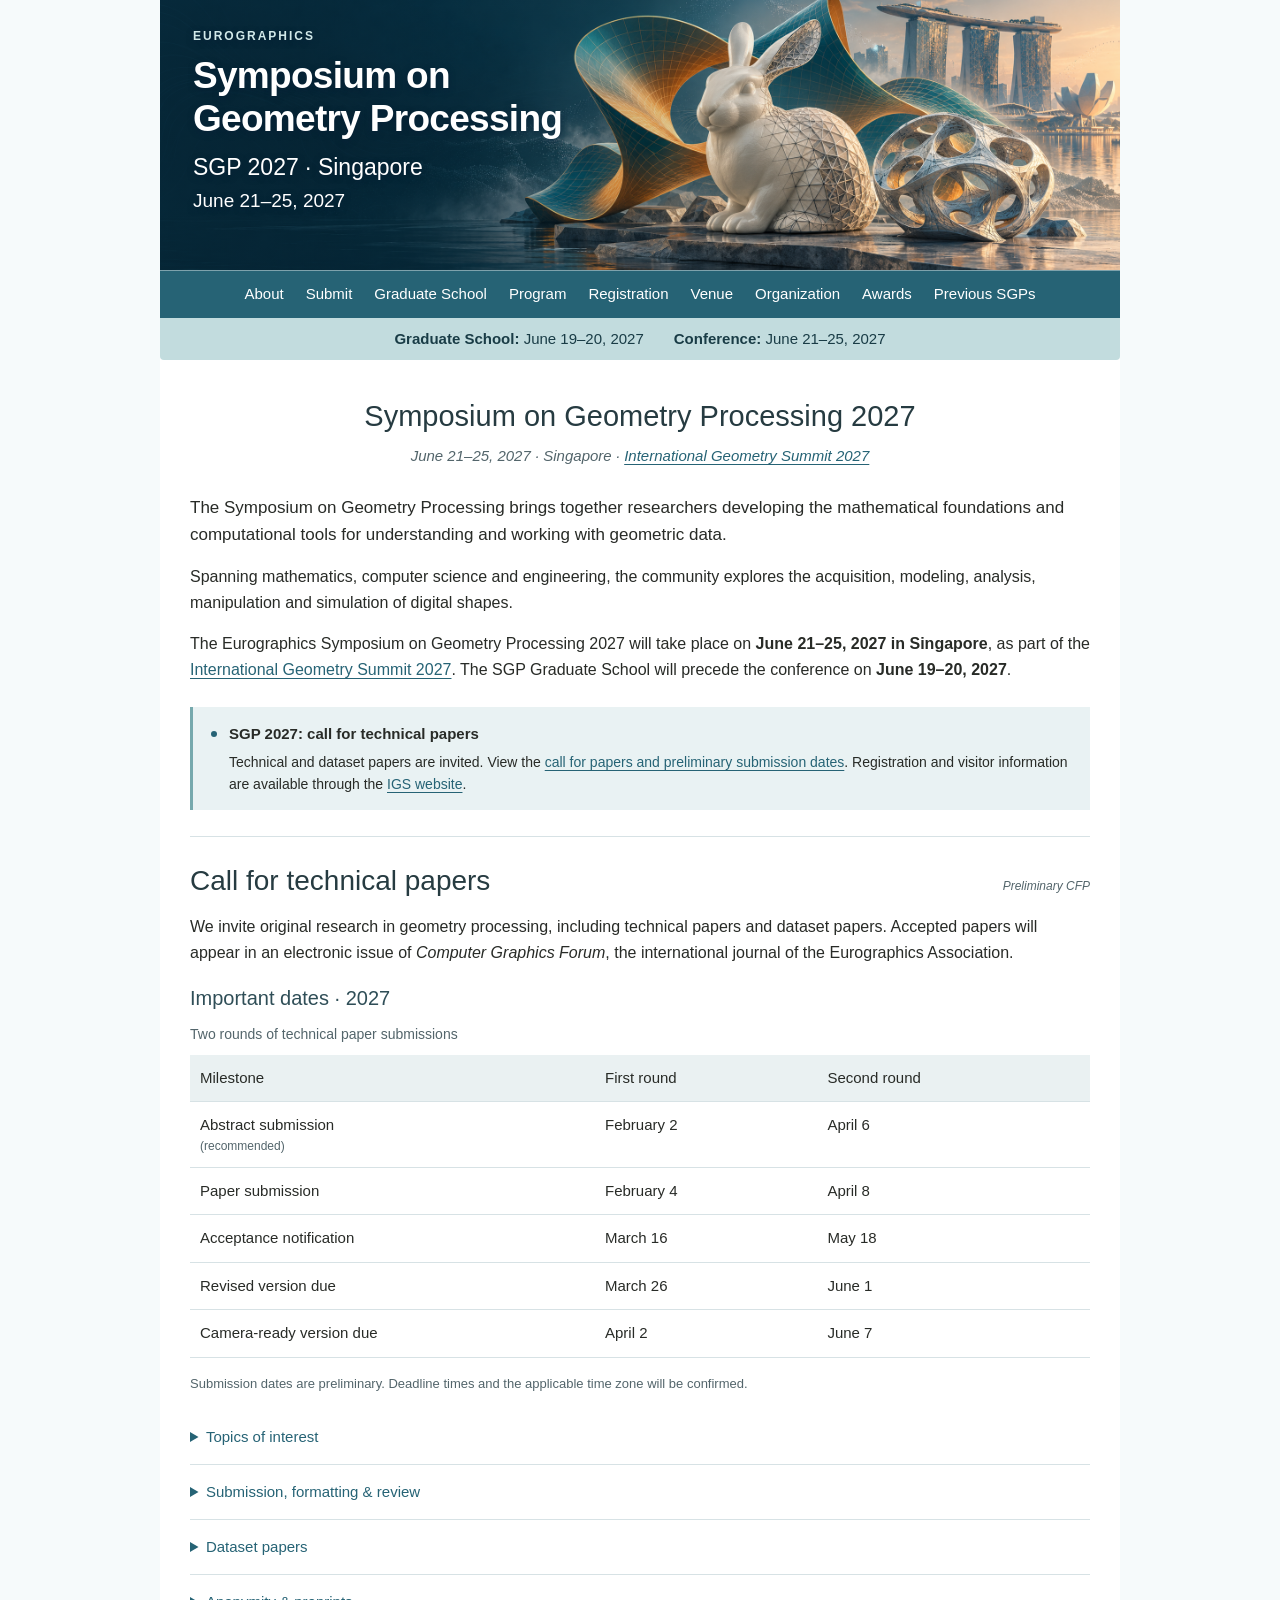
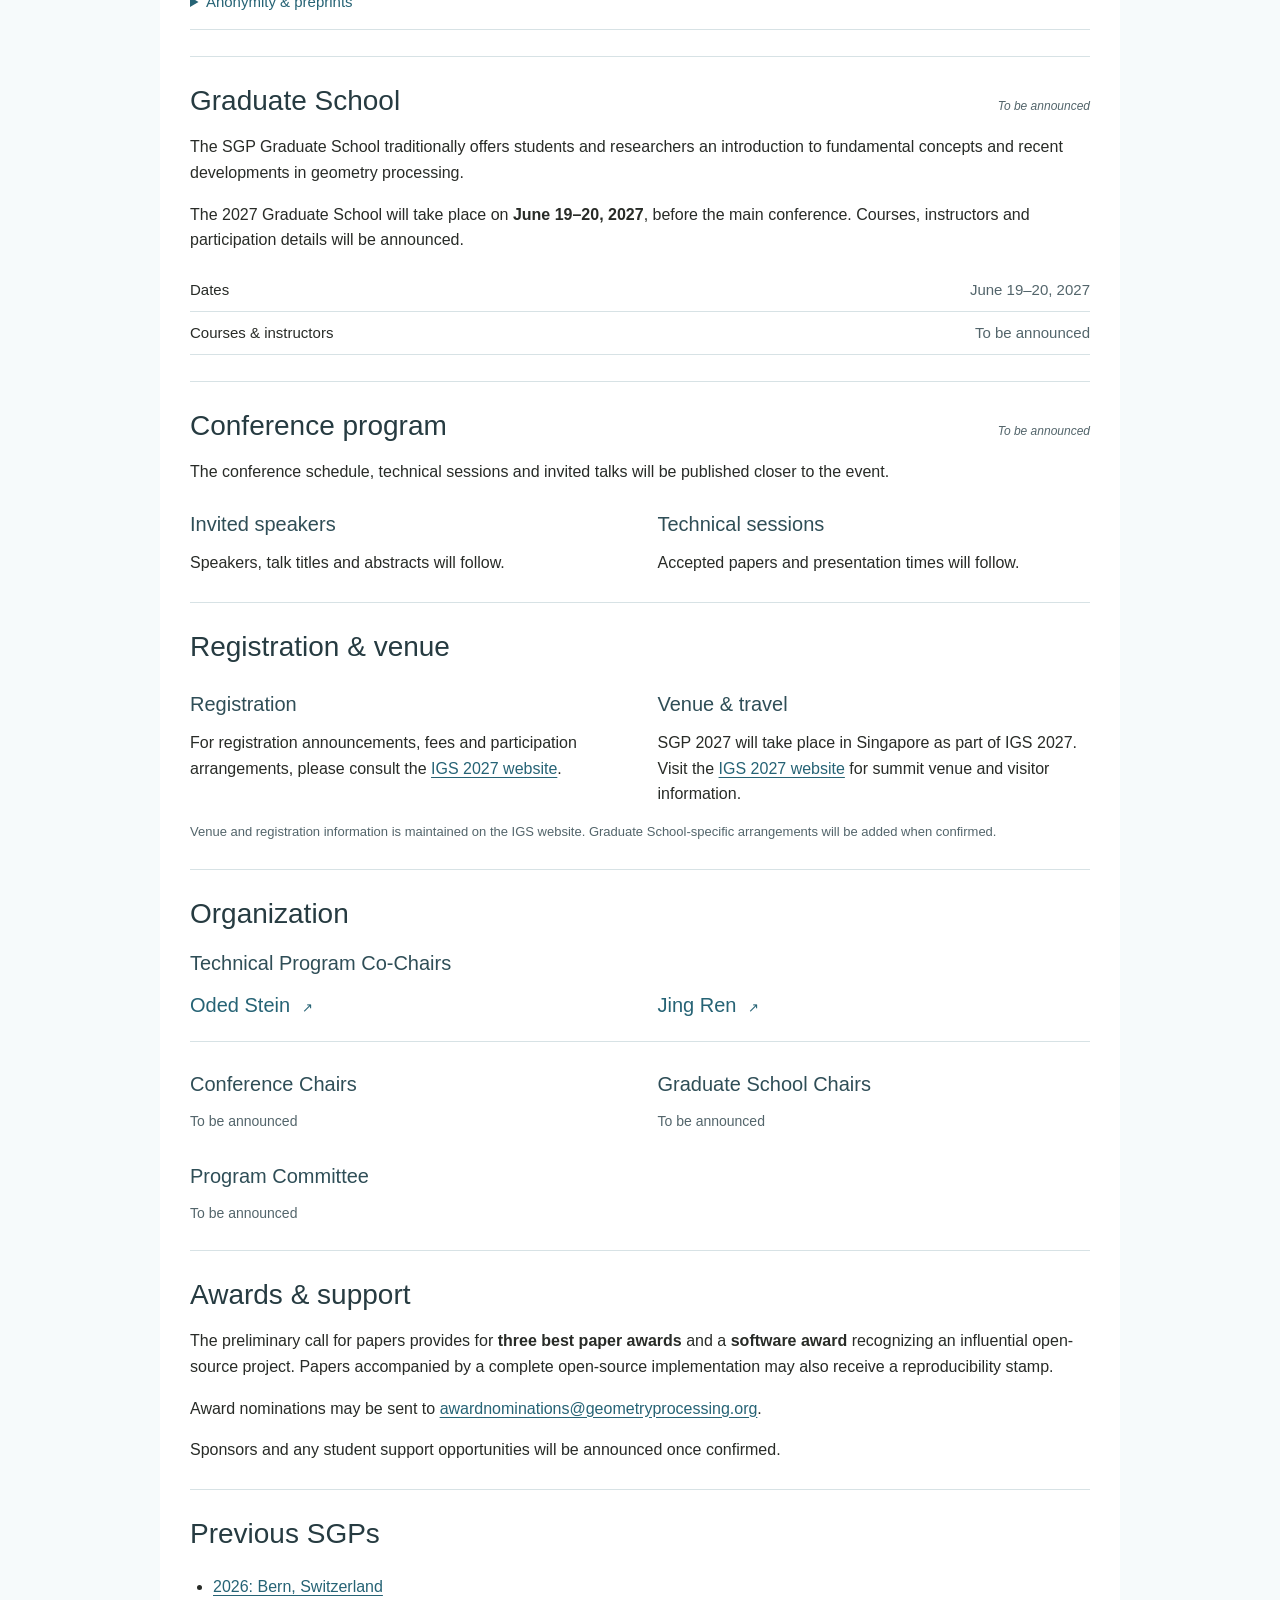
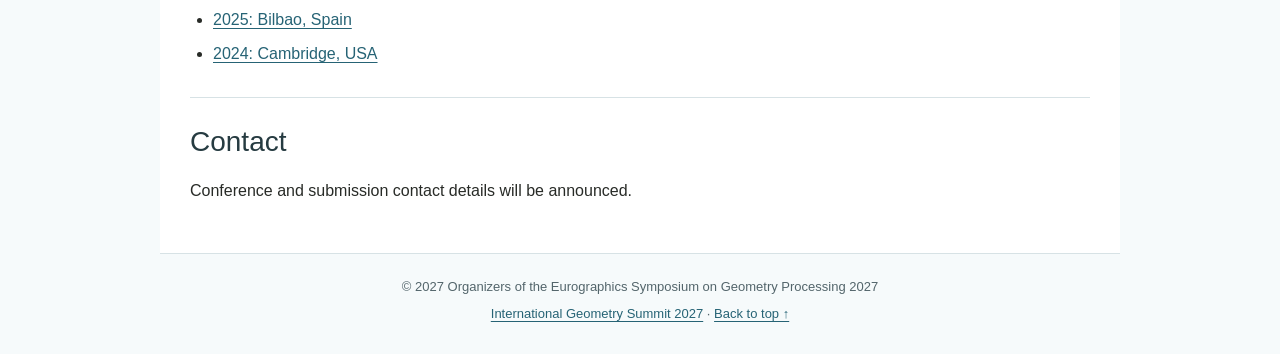
==== index.html @ ccdb6213 "Publish initial SGP 2027 conference website" ====
<!doctype html>
<html lang="en">
<head>
  <meta charset="utf-8">
  <meta name="viewport" content="width=device-width, initial-scale=1">
  <meta name="description" content="Eurographics Symposium on Geometry Processing 2027, June 21–25 in Singapore. Graduate School June 19–20. Technical paper submissions and conference information.">
  <title>SGP 2027 · Symposium on Geometry Processing</title>
  <link rel="stylesheet" href="styles.css">
</head>
<body>
  <a class="skip" href="#main">Skip to content</a>
  <div class="conference-shell page-width" id="home">
    <header>
    <div class="hero">
      <img class="hero-image" src="sgp2027-geometry-singapore-v3.png" alt="Geometry processing artwork with a triangulated bunny, curved mesh surfaces and Singapore landmarks.">
      <div class="hero-shade"></div>
      <div class="hero-content">
        <p class="hero-kicker">EUROGRAPHICS</p>
        <h1>Symposium on<br>Geometry Processing</h1>
        <p class="hero-year">SGP 2027 · Singapore</p>
        <p class="hero-date"><time datetime="2027-06-21">June 21</time>–<time datetime="2027-06-25">25, 2027</time></p>
      </div>
    </div>
    <nav class="primary-nav" aria-label="Main navigation">
      <a href="#about">About</a><a href="#submit">Submit</a><a href="#school">Graduate School</a><a href="#program">Program</a><a href="https://igs2027singapore.github.io/">Registration</a><a href="https://igs2027singapore.github.io/">Venue</a><a href="#organization">Organization</a><a href="#support">Awards</a><a href="#past">Previous SGPs</a>
    </nav>
    <div class="event-strip"><span><strong>Graduate School:</strong> <time datetime="2027-06-19">June 19</time>–<time datetime="2027-06-20">20, 2027</time></span><span><strong>Conference:</strong> June 21–25, 2027</span></div>
    </header>
    <div class="content-layout">
      <main id="main">
        <section id="about" class="welcome">
          <h2>Symposium on Geometry Processing 2027</h2>
          <p class="venue-line">June 21–25, 2027 · Singapore · <a href="https://igs2027singapore.github.io/">International Geometry Summit 2027</a></p>
          <p class="lead">The Symposium on Geometry Processing brings together researchers developing the mathematical foundations and computational tools for understanding and working with geometric data.</p>
          <p>Spanning mathematics, computer science and engineering, the community explores the acquisition, modeling, analysis, manipulation and simulation of digital shapes.</p>
          <p>The Eurographics Symposium on Geometry Processing 2027 will take place on <strong>June 21–25, 2027 in Singapore</strong>, as part of the <a href="https://igs2027singapore.github.io/">International Geometry Summit 2027</a>. The SGP Graduate School will precede the conference on <strong>June 19–20, 2027</strong>.</p>
          <div class="announcement"><span class="announcement-dot" aria-hidden="true"></span><div><strong>SGP 2027: call for technical papers</strong><p>Technical and dataset papers are invited. View the <a href="#submit">call for papers and preliminary submission dates</a>. Registration and visitor information are available through the <a href="https://igs2027singapore.github.io/">IGS website</a>.</p></div></div>
        </section>
        <section id="submit">
          <div class="section-heading"><h2>Call for technical papers</h2><span class="status">Preliminary CFP</span></div>
          <p>We invite original research in geometry processing, including technical papers and dataset papers. Accepted papers will appear in an electronic issue of <em>Computer Graphics Forum</em>, the international journal of the Eurographics Association.</p>
          <h3>Important dates · 2027</h3>
          <table class="deadline-table">
            <caption>Two rounds of technical paper submissions</caption>
            <thead><tr><th scope="col">Milestone</th><th scope="col">First round</th><th scope="col">Second round</th></tr></thead>
            <tbody>
              <tr><th scope="row">Abstract submission <small>(recommended)</small></th><td><time datetime="2027-02-02">February 2</time></td><td><time datetime="2027-04-06">April 6</time></td></tr>
              <tr><th scope="row">Paper submission</th><td><time datetime="2027-02-04">February 4</time></td><td><time datetime="2027-04-08">April 8</time></td></tr>
              <tr><th scope="row">Acceptance notification</th><td><time datetime="2027-03-16">March 16</time></td><td><time datetime="2027-05-18">May 18</time></td></tr>
              <tr><th scope="row">Revised version due</th><td><time datetime="2027-03-26">March 26</time></td><td><time datetime="2027-06-01">June 1</time></td></tr>
              <tr><th scope="row">Camera-ready version due</th><td><time datetime="2027-04-02">April 2</time></td><td><time datetime="2027-06-07">June 7</time></td></tr>
            </tbody>
          </table>
          <p class="footnote">Submission dates are preliminary. Deadline times and the applicable time zone will be confirmed.</p>
          <details class="cfp-details">
            <summary>Topics of interest</summary>
            <p>Submissions may address, but are not limited to, the following topics:</p>
            <ul class="topic-list">
              <li>Acquisition and reconstruction</li><li>Analysis and fabrication for 3D printing</li><li>Architectural geometry</li><li>Computational geometry</li><li>Differentiable rendering</li><li>Discrete differential geometry</li><li>Geometry and topology data structures and representations</li><li>Exploration of shape collections</li><li>Geometry compression</li><li>Geometric deep learning</li><li>Geometric representations for machine learning</li><li>Geometry processing applications</li><li>Interactive techniques</li><li>Meshing and remeshing</li><li>Multiresolution modeling</li><li>Multimodal shape processing</li><li>Neural shape representations</li><li>Point cloud acquisition and processing</li><li>Processing of massive geometric datasets</li><li>Shape analysis and synthesis</li><li>Simulation and animation</li><li>Smoothing, filtering, and denoising</li><li>Surface and volume parameterization and deformation</li>
            </ul>
          </details>
          <details class="cfp-details">
            <summary>Submission, formatting &amp; review</summary>
            <p>Submit articles as PDF files through the <a href="https://srmv2.eg.org/">Submission and Review Management system (SRMv2)</a>, using the SGP template available there. Round-specific SGP 2027 submission links will be added when available.</p>
            <p>There is no strict maximum paper length. SGP and <em>Computer Graphics Forum</em> recommend up to <strong>10 pages, including images but excluding references</strong>. Papers should be no longer than their content justifies; additional material may be provided in supplementary documents.</p>
            <p>A corresponding abstract is required for each paper. Meeting the earlier abstract deadline is strongly recommended to support reviewer assignment, but missing it does not prevent full paper submission.</p>
            <p>Review is <strong>dual-anonymous</strong>. Remove author names, affiliations and identifying information; refer to your own work in the third person. Reviewers must keep submitted materials confidential.</p>
            <p>Each submission undergoes a two-stage review process: conditional acceptance is followed by a revision, with final acceptance based on the revised article.</p>
          </details>
          <details class="cfp-details">
            <summary>Dataset papers</summary>
            <p>Dataset papers are welcome in the main technical papers program and will be published in the same <em>Computer Graphics Forum</em> issue. A submission should provide a thoughtfully written companion paper, rather than only raw data.</p>
            <ul class="criteria-list"><li><strong>Novelty:</strong> explain how the dataset differs from existing resources, including new data types, annotations, application domains, scale, resolution or robustness challenges.</li><li><strong>Impact:</strong> explain how it can advance geometry processing research or address shortcomings of existing datasets.</li><li><strong>Presentation:</strong> motivate the dataset, document its content and acquisition process, and demonstrate new opportunities or challenges.</li><li><strong>Accessibility:</strong> describe access methods, file formats, inspection tools, long-term hosting, licensing and intellectual property considerations.</li><li><strong>Privacy and ethics:</strong> address anonymity, personally identifying information, data acquisition and potential misuse.</li></ul>
          </details>
          <details class="cfp-details">
            <summary>Anonymity &amp; preprints</summary>
            <p>SGP permits preprints and research presentations. Before the final acceptance decision:</p>
            <ul class="criteria-list"><li>Do not discuss the submitted research with the media, including institutional public relations and media offices.</li><li>After submission, the work may be archived as a technical report, on arXiv or on a similar service, without mentioning SGP.</li><li>Do not post statements on social media or elsewhere that identify specific work as an SGP submission.</li><li>The work may be presented without stating that it has been submitted to SGP.</li><li>Written job and funding applications may identify submissions as under review at SGP. Presentations for those applications may discuss the research without mentioning SGP.</li></ul>
          </details>
        </section>
        <section id="school">
          <div class="section-heading"><h2>Graduate School</h2><span class="status">To be announced</span></div>
          <p>The SGP Graduate School traditionally offers students and researchers an introduction to fundamental concepts and recent developments in geometry processing.</p>
          <p>The 2027 Graduate School will take place on <strong>June 19–20, 2027</strong>, before the main conference. Courses, instructors and participation details will be announced.</p>
          <div class="info-row"><span>Dates</span><strong>June 19–20, 2027</strong></div><div class="info-row"><span>Courses &amp; instructors</span><strong>To be announced</strong></div>
        </section>
        <section id="program">
          <div class="section-heading"><h2>Conference program</h2><span class="status">To be announced</span></div>
          <p>The conference schedule, technical sessions and invited talks will be published closer to the event.</p>
          <div class="two-columns"><div><h3>Invited speakers</h3><p>Speakers, talk titles and abstracts will follow.</p></div><div><h3>Technical sessions</h3><p>Accepted papers and presentation times will follow.</p></div></div>
        </section>
        <section id="attend">
          <div class="section-heading"><h2>Registration &amp; venue</h2></div>
          <div class="two-columns"><div><h3>Registration</h3><p>For registration announcements, fees and participation arrangements, please consult the <a href="https://igs2027singapore.github.io/">IGS 2027 website</a>.</p></div><div><h3>Venue &amp; travel</h3><p>SGP 2027 will take place in Singapore as part of IGS 2027. Visit the <a href="https://igs2027singapore.github.io/">IGS 2027 website</a> for summit venue and visitor information.</p></div></div>
          <p class="footnote">Venue and registration information is maintained on the IGS website. Graduate School-specific arrangements will be added when confirmed.</p>
        </section>
        <section id="organization">
          <div class="section-heading"><h2>Organization</h2></div>
          <h3>Technical Program Co-Chairs</h3>
          <div class="committee confirmed-chairs"><div><a class="chair-name" href="https://odedstein.com/">Oded Stein <span aria-hidden="true">↗</span></a></div><div><a class="chair-name" href="https://ren-jing.com/">Jing Ren <span aria-hidden="true">↗</span></a></div></div>
          <div class="committee"><div><h3>Conference Chairs</h3><p>To be announced</p></div><div><h3>Graduate School Chairs</h3><p>To be announced</p></div><div><h3>Program Committee</h3><p>To be announced</p></div></div>
        </section>
        <section id="support">
          <div class="section-heading"><h2>Awards &amp; support</h2></div>
          <p>The preliminary call for papers provides for <strong>three best paper awards</strong> and a <strong>software award</strong> recognizing an influential open-source project. Papers accompanied by a complete open-source implementation may also receive a reproducibility stamp.</p>
          <p>Award nominations may be sent to <a href="mailto:awardnominations@geometryprocessing.org">awardnominations@geometryprocessing.org</a>.</p>
          <p>Sponsors and any student support opportunities will be announced once confirmed.</p>
        </section>
        <section id="past"><h2>Previous SGPs</h2><ul class="past-list"><li><a href="https://sgp26.org/">2026: Bern, Switzerland</a></li><li><a href="https://sgp2025.my.canva.site/">2025: Bilbao, Spain</a></li><li><a href="https://sgp2024.github.io/">2024: Cambridge, USA</a></li></ul></section>
        <section id="contact"><h2>Contact</h2><p>Conference and submission contact details will be announced.</p></section>
      </main>
    </div>
    <footer><p>© 2027 Organizers of the Eurographics Symposium on Geometry Processing 2027</p><p><a href="https://igs2027singapore.github.io/">International Geometry Summit 2027</a> · <a href="#home">Back to top ↑</a></p></footer>
  </div>
</body>
</html>
---- styles.css ----
:root{--background:#f6fafb;--paper:#fff;--ink:#282b27;--teal:#266375;--muted:#53656b;--line:#d7e2e5}
*{box-sizing:border-box}
html{scroll-behavior:smooth;scroll-padding-top:20px}
body{margin:0;background:var(--background);color:var(--ink);font:16px/1.6 "Segoe UI",Helvetica,sans-serif}
a{color:var(--teal);text-underline-offset:3px}
a:hover{color:#173e49}
a:focus-visible,summary:focus-visible{outline:3px solid #cf6b36;outline-offset:4px}
.skip{position:absolute;top:-100px;left:12px;background:white;padding:10px;z-index:10}.skip:focus{top:10px}
.page-width{width:min(960px,100%);margin-inline:auto}
.conference-shell{background:var(--paper)}
.hero{position:relative;isolation:isolate;aspect-ratio:3.55;min-height:270px;overflow:hidden;background:#143c48;color:#fff}
.hero-image{position:absolute;inset:0;z-index:-3;display:block;width:100%;height:100%;object-fit:cover;object-position:center}
.hero-shade{position:absolute;inset:0;z-index:-2;background:linear-gradient(90deg,#092e4099,#092e4026 50%,transparent 68%)}
.hero-content{padding:27px 33px;text-shadow:0 2px 6px #071e36aa}
.hero-kicker{font-size:12px;font-weight:600;letter-spacing:2px;margin:0 0 9px;color:#d1e9e9}
h1{font-size:37px;font-weight:550;line-height:1.16;letter-spacing:-.7px;margin:0 0 12px}
.hero-year{font-size:23px;line-height:1.3;margin:0 0 5px;font-weight:500}
.hero-date{font-size:19px;line-height:1.4;margin:0}
.primary-nav{display:flex;justify-content:center;flex-wrap:wrap;background:var(--teal);border-top:1px solid #ffffff66;padding:5px 8px;gap:0}
.primary-nav a{font-size:15px;text-decoration:none;color:#fff;padding:8px 11px;line-height:1.35}
.primary-nav a:hover,.primary-nav a:focus-visible{background:#194e5e;color:#fff}
.event-strip{display:flex;justify-content:center;flex-wrap:wrap;gap:3px 30px;text-align:center;background:#c2dcde;color:#193c46;padding:9px 12px;font-size:15px;border-radius:0 0 4px 4px}
.event-strip strong{font-weight:600}
.content-layout{padding:12px 30px 24px}
main{min-width:0}
main section{padding:26px 0;border-bottom:1px solid var(--line);scroll-margin-top:20px}
main section:last-child{border:0}
h2{font-size:28px;font-weight:500;line-height:1.25;color:#263b41;margin:0 0 19px}
h3{font-size:20px;font-weight:500;line-height:1.4;margin:18px 0 12px;color:#2f4e57}
p{margin:0 0 16px}p:last-child{margin-bottom:0}
.welcome h2{text-align:center;font-size:29px;margin-bottom:10px}
.venue-line{text-align:center;font-style:italic;color:var(--muted);font-size:15px;margin-bottom:26px}
.lead{font-size:17px}
.announcement{display:flex;gap:12px;align-items:flex-start;background:#e9f2f3;border-left:3px solid #76a9ad;padding:15px 18px;margin-top:24px}
.announcement-dot{background:var(--teal);width:6px;height:6px;border-radius:50%;flex-shrink:0;margin-top:9px}
.announcement strong{display:block;font-size:15px;font-weight:600;margin-bottom:5px}
.announcement p{font-size:14px;margin:0}
.section-heading{display:flex;align-items:baseline;justify-content:space-between;gap:15px;margin-bottom:16px}
.section-heading h2{margin:0}
.status{font-size:12px;color:var(--muted);white-space:nowrap;font-style:italic}
.two-columns,.committee{display:grid;grid-template-columns:1fr 1fr;gap:20px 35px}
.two-columns h3,.committee h3{margin-top:10px}
.confirmed-chairs{margin:12px 0 18px;padding-bottom:20px;border-bottom:1px solid var(--line)}
.chair-name{font-size:20px;font-weight:500;text-decoration:none}.chair-name span{font-size:13px;margin-left:6px}
.committee p{color:var(--muted);font-size:14px}
.info-row{display:flex;justify-content:space-between;gap:20px;border-bottom:1px solid var(--line);padding:9px 0;font-size:15px}
.info-row strong{font-weight:500;color:var(--muted)}
.footnote{font-size:13px;color:var(--muted);margin-top:15px}
.deadline-table{width:100%;border-collapse:collapse;font-size:15px;line-height:1.5;margin:10px 0 16px}
.deadline-table caption{text-align:left;font-size:14px;color:var(--muted);margin-bottom:10px}
.deadline-table th,.deadline-table td{text-align:left;vertical-align:top;border-bottom:1px solid var(--line);padding:12px 10px}
.deadline-table th{font-weight:500}.deadline-table thead{background:#eaf1f2}.deadline-table th:first-child{width:45%}
.deadline-table small{display:block;font-size:12px;font-weight:400;color:var(--muted)}
.cfp-details{border-bottom:1px solid var(--line);padding:15px 0;font-size:15px}
.cfp-details summary{cursor:pointer;color:var(--teal);font-weight:500}.cfp-details[open] summary{margin-bottom:16px}
.topic-list{columns:2;column-gap:32px}.topic-list,.criteria-list{padding-left:23px;margin:12px 0 0}
.topic-list li{break-inside:avoid;padding:4px 0}.criteria-list li{margin-bottom:10px}
.past-list{padding-left:23px;margin:0}.past-list li{padding:4px 0}
footer{text-align:center;padding:23px 20px 29px;border-top:1px solid var(--line);font-size:13px;color:var(--muted);background:var(--background)}
footer p{margin:0 0 6px}
@media(max-width:700px){.hero{min-height:250px;aspect-ratio:auto}.hero-content{padding:27px 24px}.hero-image{object-position:57% center}h1{font-size:32px}.hero-year{font-size:21px}.hero-date{font-size:17px}.primary-nav a{font-size:14px;padding:9px 10px}.content-layout{padding-inline:22px}.welcome h2{font-size:26px}.event-strip{font-size:14px;gap:4px 20px}.two-columns,.committee{gap:18px}.deadline-table{font-size:14px}}
@media(max-width:450px){body{font-size:15px}.hero{min-height:255px}.hero-content{padding:26px 20px}.hero-kicker{font-size:11px}h1{font-size:28px}.hero-year{font-size:20px}.hero-date{font-size:17px}.hero-shade{background:linear-gradient(90deg,#092e40c7,#092e4055 75%)}.hero-image{object-position:53% center}.primary-nav{padding:5px}.primary-nav a{font-size:13px;padding:9px}.event-strip{flex-direction:column;font-size:13px;gap:3px}.content-layout{padding:6px 18px 20px}main section{padding:24px 0}.welcome h2{font-size:25px}.venue-line{font-size:14px}.lead{font-size:16px}h2{font-size:25px}h3{font-size:19px}.section-heading{align-items:flex-start;gap:9px}.status{font-size:11px;white-space:normal;text-align:right;max-width:100px;margin-top:5px}.two-columns,.committee{grid-template-columns:1fr;gap:10px}.topic-list{columns:1}.deadline-table{font-size:12px}.deadline-table th,.deadline-table td{padding:10px 5px;overflow-wrap:anywhere}.deadline-table th:first-child{width:42%}.deadline-table small{font-size:11px}.info-row{font-size:14px}.announcement{padding:13px 14px}.announcement p{font-size:13px}}
@media(prefers-reduced-motion:reduce){html{scroll-behavior:auto}}
@media print{body{background:white}.page-width{width:100%}.hero{min-height:220px;print-color-adjust:exact;-webkit-print-color-adjust:exact}.hero-content{padding:20px}h1{font-size:30px}.hero-year{font-size:20px}.hero-date{font-size:17px}.primary-nav,.skip{display:none}.content-layout{padding:15px 0}.cfp-details{break-inside:avoid}.deadline-table{break-inside:avoid}footer{background:white}}
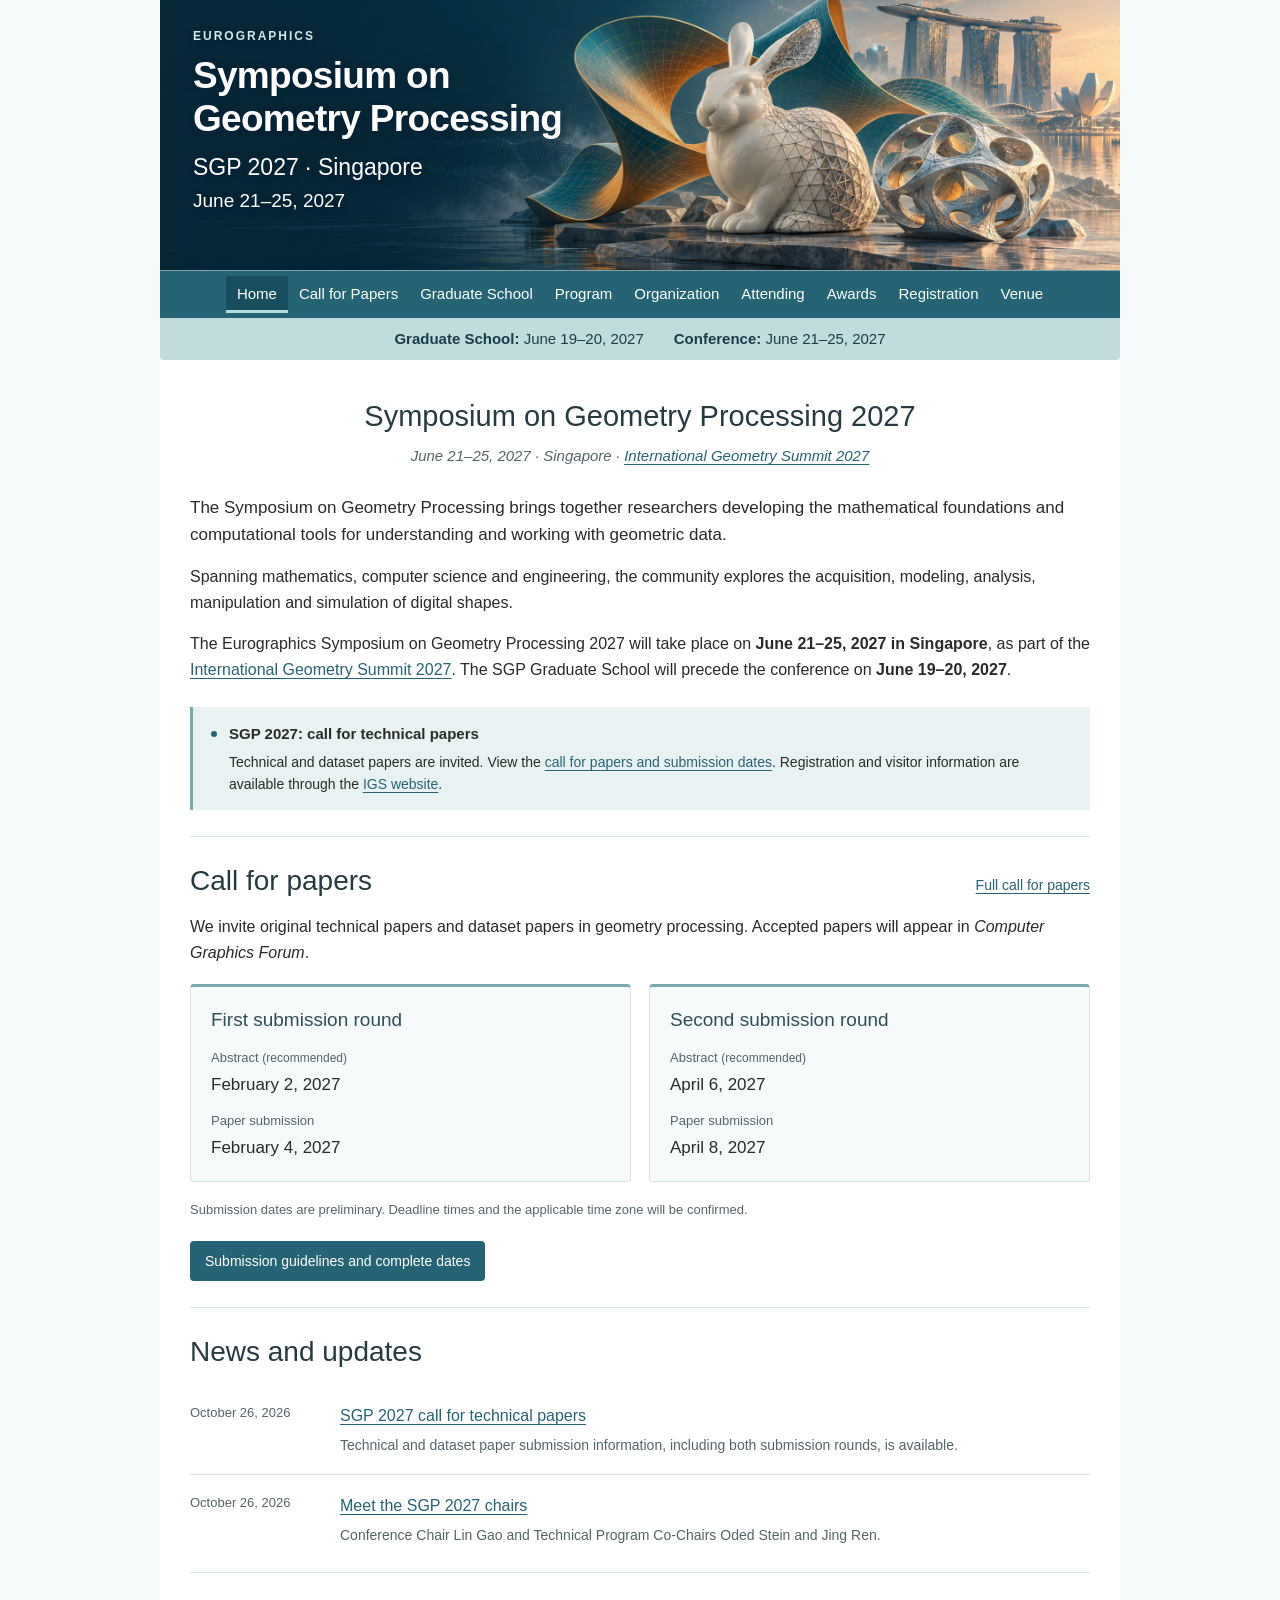
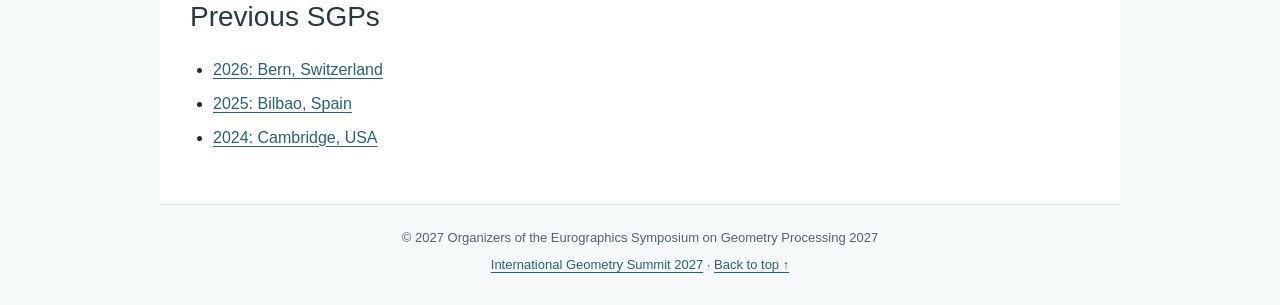
==== commit de8506dc: "Split conference information into pages and add confirmed chair portraits" ====
--- a/index.html
+++ b/index.html
@@ -1,17 +1,4 @@
-<!doctype html>
-<html lang="en">
-<head>
-  <meta charset="utf-8">
-  <meta name="viewport" content="width=device-width, initial-scale=1">
-  <meta name="description" content="Eurographics Symposium on Geometry Processing 2027, June 21–25 in Singapore. Graduate School June 19–20. Technical paper submissions and conference information.">
-  <title>SGP 2027 · Symposium on Geometry Processing</title>
-  <link rel="stylesheet" href="styles.css">
-</head>
-<body>
-  <a class="skip" href="#main">Skip to content</a>
-  <div class="conference-shell page-width" id="home">
-    <header>
-    <div class="hero">
+<!doctype html><html lang="en"><head><meta charset="utf-8"><meta name="viewport" content="width=device-width, initial-scale=1"><meta name="color-scheme" content="light"><meta name="description" content="SGP 2027 in Singapore, June 21–25, 2027. Graduate School June 19–20. Home."><title>Home · SGP 2027</title><link rel="stylesheet" href="styles.css"></head><body><a class="skip" href="#main">Skip to content</a><div class="conference-shell page-width" id="home"><header><div class="hero">
       <img class="hero-image" src="sgp2027-geometry-singapore-v3.png" alt="Geometry processing artwork with a triangulated bunny, curved mesh surfaces and Singapore landmarks.">
       <div class="hero-shade"></div>
       <div class="hero-content">
@@ -20,97 +7,11 @@
         <p class="hero-year">SGP 2027 · Singapore</p>
         <p class="hero-date"><time datetime="2027-06-21">June 21</time>–<time datetime="2027-06-25">25, 2027</time></p>
       </div>
-    </div>
-    <nav class="primary-nav" aria-label="Main navigation">
-      <a href="#about">About</a><a href="#submit">Submit</a><a href="#school">Graduate School</a><a href="#program">Program</a><a href="https://igs2027singapore.github.io/">Registration</a><a href="https://igs2027singapore.github.io/">Venue</a><a href="#organization">Organization</a><a href="#support">Awards</a><a href="#past">Previous SGPs</a>
-    </nav>
-    <div class="event-strip"><span><strong>Graduate School:</strong> <time datetime="2027-06-19">June 19</time>–<time datetime="2027-06-20">20, 2027</time></span><span><strong>Conference:</strong> June 21–25, 2027</span></div>
-    </header>
-    <div class="content-layout">
-      <main id="main">
-        <section id="about" class="welcome">
+    </div><nav class="primary-nav" aria-label="Main navigation"><a href="index.html" aria-current="page">Home</a><a href="call-for-papers.html">Call for Papers</a><a href="graduate-school.html">Graduate School</a><a href="program.html">Program</a><a href="organization.html">Organization</a><a href="attending.html">Attending</a><a href="awards.html">Awards</a><a href="https://igs2027singapore.github.io/">Registration</a><a href="https://igs2027singapore.github.io/">Venue</a></nav><div class="event-strip"><span><strong>Graduate School:</strong> <time datetime="2027-06-19">June 19</time>–<time datetime="2027-06-20">20, 2027</time></span><span><strong>Conference:</strong> June 21–25, 2027</span></div></header><div class="content-layout"><main id="main"><section id="about" class="welcome">
           <h2>Symposium on Geometry Processing 2027</h2>
           <p class="venue-line">June 21–25, 2027 · Singapore · <a href="https://igs2027singapore.github.io/">International Geometry Summit 2027</a></p>
           <p class="lead">The Symposium on Geometry Processing brings together researchers developing the mathematical foundations and computational tools for understanding and working with geometric data.</p>
           <p>Spanning mathematics, computer science and engineering, the community explores the acquisition, modeling, analysis, manipulation and simulation of digital shapes.</p>
           <p>The Eurographics Symposium on Geometry Processing 2027 will take place on <strong>June 21–25, 2027 in Singapore</strong>, as part of the <a href="https://igs2027singapore.github.io/">International Geometry Summit 2027</a>. The SGP Graduate School will precede the conference on <strong>June 19–20, 2027</strong>.</p>
-          <div class="announcement"><span class="announcement-dot" aria-hidden="true"></span><div><strong>SGP 2027: call for technical papers</strong><p>Technical and dataset papers are invited. View the <a href="#submit">call for papers and preliminary submission dates</a>. Registration and visitor information are available through the <a href="https://igs2027singapore.github.io/">IGS website</a>.</p></div></div>
-        </section>
-        <section id="submit">
-          <div class="section-heading"><h2>Call for technical papers</h2><span class="status">Preliminary CFP</span></div>
-          <p>We invite original research in geometry processing, including technical papers and dataset papers. Accepted papers will appear in an electronic issue of <em>Computer Graphics Forum</em>, the international journal of the Eurographics Association.</p>
-          <h3>Important dates · 2027</h3>
-          <table class="deadline-table">
-            <caption>Two rounds of technical paper submissions</caption>
-            <thead><tr><th scope="col">Milestone</th><th scope="col">First round</th><th scope="col">Second round</th></tr></thead>
-            <tbody>
-              <tr><th scope="row">Abstract submission <small>(recommended)</small></th><td><time datetime="2027-02-02">February 2</time></td><td><time datetime="2027-04-06">April 6</time></td></tr>
-              <tr><th scope="row">Paper submission</th><td><time datetime="2027-02-04">February 4</time></td><td><time datetime="2027-04-08">April 8</time></td></tr>
-              <tr><th scope="row">Acceptance notification</th><td><time datetime="2027-03-16">March 16</time></td><td><time datetime="2027-05-18">May 18</time></td></tr>
-              <tr><th scope="row">Revised version due</th><td><time datetime="2027-03-26">March 26</time></td><td><time datetime="2027-06-01">June 1</time></td></tr>
-              <tr><th scope="row">Camera-ready version due</th><td><time datetime="2027-04-02">April 2</time></td><td><time datetime="2027-06-07">June 7</time></td></tr>
-            </tbody>
-          </table>
-          <p class="footnote">Submission dates are preliminary. Deadline times and the applicable time zone will be confirmed.</p>
-          <details class="cfp-details">
-            <summary>Topics of interest</summary>
-            <p>Submissions may address, but are not limited to, the following topics:</p>
-            <ul class="topic-list">
-              <li>Acquisition and reconstruction</li><li>Analysis and fabrication for 3D printing</li><li>Architectural geometry</li><li>Computational geometry</li><li>Differentiable rendering</li><li>Discrete differential geometry</li><li>Geometry and topology data structures and representations</li><li>Exploration of shape collections</li><li>Geometry compression</li><li>Geometric deep learning</li><li>Geometric representations for machine learning</li><li>Geometry processing applications</li><li>Interactive techniques</li><li>Meshing and remeshing</li><li>Multiresolution modeling</li><li>Multimodal shape processing</li><li>Neural shape representations</li><li>Point cloud acquisition and processing</li><li>Processing of massive geometric datasets</li><li>Shape analysis and synthesis</li><li>Simulation and animation</li><li>Smoothing, filtering, and denoising</li><li>Surface and volume parameterization and deformation</li>
-            </ul>
-          </details>
-          <details class="cfp-details">
-            <summary>Submission, formatting &amp; review</summary>
-            <p>Submit articles as PDF files through the <a href="https://srmv2.eg.org/">Submission and Review Management system (SRMv2)</a>, using the SGP template available there. Round-specific SGP 2027 submission links will be added when available.</p>
-            <p>There is no strict maximum paper length. SGP and <em>Computer Graphics Forum</em> recommend up to <strong>10 pages, including images but excluding references</strong>. Papers should be no longer than their content justifies; additional material may be provided in supplementary documents.</p>
-            <p>A corresponding abstract is required for each paper. Meeting the earlier abstract deadline is strongly recommended to support reviewer assignment, but missing it does not prevent full paper submission.</p>
-            <p>Review is <strong>dual-anonymous</strong>. Remove author names, affiliations and identifying information; refer to your own work in the third person. Reviewers must keep submitted materials confidential.</p>
-            <p>Each submission undergoes a two-stage review process: conditional acceptance is followed by a revision, with final acceptance based on the revised article.</p>
-          </details>
-          <details class="cfp-details">
-            <summary>Dataset papers</summary>
-            <p>Dataset papers are welcome in the main technical papers program and will be published in the same <em>Computer Graphics Forum</em> issue. A submission should provide a thoughtfully written companion paper, rather than only raw data.</p>
-            <ul class="criteria-list"><li><strong>Novelty:</strong> explain how the dataset differs from existing resources, including new data types, annotations, application domains, scale, resolution or robustness challenges.</li><li><strong>Impact:</strong> explain how it can advance geometry processing research or address shortcomings of existing datasets.</li><li><strong>Presentation:</strong> motivate the dataset, document its content and acquisition process, and demonstrate new opportunities or challenges.</li><li><strong>Accessibility:</strong> describe access methods, file formats, inspection tools, long-term hosting, licensing and intellectual property considerations.</li><li><strong>Privacy and ethics:</strong> address anonymity, personally identifying information, data acquisition and potential misuse.</li></ul>
-          </details>
-          <details class="cfp-details">
-            <summary>Anonymity &amp; preprints</summary>
-            <p>SGP permits preprints and research presentations. Before the final acceptance decision:</p>
-            <ul class="criteria-list"><li>Do not discuss the submitted research with the media, including institutional public relations and media offices.</li><li>After submission, the work may be archived as a technical report, on arXiv or on a similar service, without mentioning SGP.</li><li>Do not post statements on social media or elsewhere that identify specific work as an SGP submission.</li><li>The work may be presented without stating that it has been submitted to SGP.</li><li>Written job and funding applications may identify submissions as under review at SGP. Presentations for those applications may discuss the research without mentioning SGP.</li></ul>
-          </details>
-        </section>
-        <section id="school">
-          <div class="section-heading"><h2>Graduate School</h2><span class="status">To be announced</span></div>
-          <p>The SGP Graduate School traditionally offers students and researchers an introduction to fundamental concepts and recent developments in geometry processing.</p>
-          <p>The 2027 Graduate School will take place on <strong>June 19–20, 2027</strong>, before the main conference. Courses, instructors and participation details will be announced.</p>
-          <div class="info-row"><span>Dates</span><strong>June 19–20, 2027</strong></div><div class="info-row"><span>Courses &amp; instructors</span><strong>To be announced</strong></div>
-        </section>
-        <section id="program">
-          <div class="section-heading"><h2>Conference program</h2><span class="status">To be announced</span></div>
-          <p>The conference schedule, technical sessions and invited talks will be published closer to the event.</p>
-          <div class="two-columns"><div><h3>Invited speakers</h3><p>Speakers, talk titles and abstracts will follow.</p></div><div><h3>Technical sessions</h3><p>Accepted papers and presentation times will follow.</p></div></div>
-        </section>
-        <section id="attend">
-          <div class="section-heading"><h2>Registration &amp; venue</h2></div>
-          <div class="two-columns"><div><h3>Registration</h3><p>For registration announcements, fees and participation arrangements, please consult the <a href="https://igs2027singapore.github.io/">IGS 2027 website</a>.</p></div><div><h3>Venue &amp; travel</h3><p>SGP 2027 will take place in Singapore as part of IGS 2027. Visit the <a href="https://igs2027singapore.github.io/">IGS 2027 website</a> for summit venue and visitor information.</p></div></div>
-          <p class="footnote">Venue and registration information is maintained on the IGS website. Graduate School-specific arrangements will be added when confirmed.</p>
-        </section>
-        <section id="organization">
-          <div class="section-heading"><h2>Organization</h2></div>
-          <h3>Technical Program Co-Chairs</h3>
-          <div class="committee confirmed-chairs"><div><a class="chair-name" href="https://odedstein.com/">Oded Stein <span aria-hidden="true">↗</span></a></div><div><a class="chair-name" href="https://ren-jing.com/">Jing Ren <span aria-hidden="true">↗</span></a></div></div>
-          <div class="committee"><div><h3>Conference Chairs</h3><p>To be announced</p></div><div><h3>Graduate School Chairs</h3><p>To be announced</p></div><div><h3>Program Committee</h3><p>To be announced</p></div></div>
-        </section>
-        <section id="support">
-          <div class="section-heading"><h2>Awards &amp; support</h2></div>
-          <p>The preliminary call for papers provides for <strong>three best paper awards</strong> and a <strong>software award</strong> recognizing an influential open-source project. Papers accompanied by a complete open-source implementation may also receive a reproducibility stamp.</p>
-          <p>Award nominations may be sent to <a href="mailto:awardnominations@geometryprocessing.org">awardnominations@geometryprocessing.org</a>.</p>
-          <p>Sponsors and any student support opportunities will be announced once confirmed.</p>
-        </section>
-        <section id="past"><h2>Previous SGPs</h2><ul class="past-list"><li><a href="https://sgp26.org/">2026: Bern, Switzerland</a></li><li><a href="https://sgp2025.my.canva.site/">2025: Bilbao, Spain</a></li><li><a href="https://sgp2024.github.io/">2024: Cambridge, USA</a></li></ul></section>
-        <section id="contact"><h2>Contact</h2><p>Conference and submission contact details will be announced.</p></section>
-      </main>
-    </div>
-    <footer><p>© 2027 Organizers of the Eurographics Symposium on Geometry Processing 2027</p><p><a href="https://igs2027singapore.github.io/">International Geometry Summit 2027</a> · <a href="#home">Back to top ↑</a></p></footer>
-  </div>
-</body>
-</html>
+          <div class="announcement"><span class="announcement-dot" aria-hidden="true"></span><div><strong>SGP 2027: call for technical papers</strong><p>Technical and dataset papers are invited. View the <a href="call-for-papers.html#submit">call for papers and submission dates</a>. Registration and visitor information are available through the <a href="https://igs2027singapore.github.io/">IGS website</a>.</p></div></div>
+        </section><section id="call-overview"><div class="section-heading"><h2>Call for papers</h2><a class="section-more" href="call-for-papers.html">Full call for papers</a></div><p>We invite original technical papers and dataset papers in geometry processing. Accepted papers will appear in <em>Computer Graphics Forum</em>.</p><div class="round-grid"><article class="round-card"><h3>First submission round</h3><dl><div><dt>Abstract <small>(recommended)</small></dt><dd><time datetime="2027-02-02">February 2, 2027</time></dd></div><div><dt>Paper submission</dt><dd><time datetime="2027-02-04">February 4, 2027</time></dd></div></dl></article><article class="round-card"><h3>Second submission round</h3><dl><div><dt>Abstract <small>(recommended)</small></dt><dd><time datetime="2027-04-06">April 6, 2027</time></dd></div><div><dt>Paper submission</dt><dd><time datetime="2027-04-08">April 8, 2027</time></dd></div></dl></article></div><p class="footnote">Submission dates are preliminary. Deadline times and the applicable time zone will be confirmed.</p><a class="action-link" href="call-for-papers.html#submit">Submission guidelines and complete dates</a></section><section id="news"><div class="section-heading"><h2>News and updates</h2></div><ul class="news-list"><li><time datetime="2026-10-26">October 26, 2026</time><div><a href="call-for-papers.html"><strong>SGP 2027 call for technical papers</strong></a><p>Technical and dataset paper submission information, including both submission rounds, is available.</p></div></li><li><time datetime="2026-10-26">October 26, 2026</time><div><a href="organization.html"><strong>Meet the SGP 2027 chairs</strong></a><p>Conference Chair Lin Gao and Technical Program Co-Chairs Oded Stein and Jing Ren.</p></div></li></ul></section><section id="past"><h2>Previous SGPs</h2><ul class="past-list"><li><a href="https://sgp26.org/">2026: Bern, Switzerland</a></li><li><a href="https://sgp2025.my.canva.site/">2025: Bilbao, Spain</a></li><li><a href="https://sgp2024.github.io/">2024: Cambridge, USA</a></li></ul></section></main></div><footer><p>© 2027 Organizers of the Eurographics Symposium on Geometry Processing 2027</p><p><a href="https://igs2027singapore.github.io/">International Geometry Summit 2027</a> · <a href="#home">Back to top ↑</a></p></footer></div></body></html>
--- a/styles.css
+++ b/styles.css
@@ -58,6 +58,26 @@
 .past-list{padding-left:23px;margin:0}.past-list li{padding:4px 0}
 footer{text-align:center;padding:23px 20px 29px;border-top:1px solid var(--line);font-size:13px;color:var(--muted);background:var(--background)}
 footer p{margin:0 0 6px}
+.primary-nav a[aria-current="page"]{background:#194e5e;box-shadow:inset 0 -3px #b6dcdd}
+.breadcrumb{display:flex;flex-wrap:wrap;gap:10px;align-items:center;font-size:13px;color:var(--muted);padding:17px 0 0}
+.section-more{font-size:14px;white-space:nowrap}
+.round-grid,.people-grid{display:grid;grid-template-columns:repeat(2,minmax(0,1fr));gap:18px;margin:18px 0}
+.round-card{padding:20px;border:1px solid var(--line);border-top:3px solid #76a9ad;background:#f6fafb;border-radius:4px}
+.round-card h3{margin:0 0 15px;font-size:19px}
+.round-card dl{margin:0}.round-card dl>div{margin-top:13px}
+.round-card dt{font-size:13px;color:var(--muted)}.round-card dd{margin:2px 0 0;font-size:17px;font-weight:500}
+.round-card small{font-size:12px}
+.action-link{display:inline-block;background:var(--teal);color:white;padding:9px 15px;border-radius:4px;text-decoration:none;font-size:14px;margin-top:4px}.action-link:hover{background:#194e5e;color:white}
+.news-list{list-style:none;padding:0;margin:0}
+.news-list li{display:grid;grid-template-columns:130px minmax(0,1fr);gap:20px;padding:18px 0;border-bottom:1px solid var(--line)}.news-list li:last-child{border-bottom:0;padding-bottom:0}
+.news-list time{font-size:13px;color:var(--muted)}.news-list strong{font-weight:500}.news-list p{font-size:14px;color:var(--muted);margin:5px 0 0}
+.person-card{display:grid;grid-template-columns:104px minmax(0,1fr);gap:18px;align-items:center;border:1px solid var(--line);border-radius:7px;background:white;padding:20px;box-shadow:0 1px 2px #193c460a}
+.person-photo{width:104px;height:104px;border-radius:50%;overflow:hidden;background:#f5f8fa;border:1px solid #dde6e8}
+.person-photo img{width:100%;height:100%;display:block;object-fit:cover}
+.person-info{min-width:0}.person-info h3{font-size:21px;margin:0 0 7px}.person-info a{text-decoration:none}.person-info p{font-size:14px;line-height:1.45;color:var(--muted);margin:3px 0}.person-info .person-country{font-size:12px}
+.chair-group-title{margin-top:27px}.pending-committee{margin-top:30px;padding-top:10px;border-top:1px solid var(--line)}
+@media(max-width:700px){.person-card{grid-template-columns:82px minmax(0,1fr);padding:17px;gap:14px}.person-photo{width:82px;height:82px}.person-info h3{font-size:19px}.person-info p{font-size:13px}.people-grid{grid-template-columns:1fr}.round-card{padding:17px}.round-card h3{font-size:18px}}
+@media(max-width:450px){.round-grid{grid-template-columns:1fr;gap:13px}.news-list li{grid-template-columns:1fr;gap:5px}.section-heading{flex-wrap:wrap}.section-more{font-size:13px}.person-card{grid-template-columns:76px minmax(0,1fr);padding:15px;gap:13px}.person-photo{width:76px;height:76px}}
 @media(max-width:700px){.hero{min-height:250px;aspect-ratio:auto}.hero-content{padding:27px 24px}.hero-image{object-position:57% center}h1{font-size:32px}.hero-year{font-size:21px}.hero-date{font-size:17px}.primary-nav a{font-size:14px;padding:9px 10px}.content-layout{padding-inline:22px}.welcome h2{font-size:26px}.event-strip{font-size:14px;gap:4px 20px}.two-columns,.committee{gap:18px}.deadline-table{font-size:14px}}
 @media(max-width:450px){body{font-size:15px}.hero{min-height:255px}.hero-content{padding:26px 20px}.hero-kicker{font-size:11px}h1{font-size:28px}.hero-year{font-size:20px}.hero-date{font-size:17px}.hero-shade{background:linear-gradient(90deg,#092e40c7,#092e4055 75%)}.hero-image{object-position:53% center}.primary-nav{padding:5px}.primary-nav a{font-size:13px;padding:9px}.event-strip{flex-direction:column;font-size:13px;gap:3px}.content-layout{padding:6px 18px 20px}main section{padding:24px 0}.welcome h2{font-size:25px}.venue-line{font-size:14px}.lead{font-size:16px}h2{font-size:25px}h3{font-size:19px}.section-heading{align-items:flex-start;gap:9px}.status{font-size:11px;white-space:normal;text-align:right;max-width:100px;margin-top:5px}.two-columns,.committee{grid-template-columns:1fr;gap:10px}.topic-list{columns:1}.deadline-table{font-size:12px}.deadline-table th,.deadline-table td{padding:10px 5px;overflow-wrap:anywhere}.deadline-table th:first-child{width:42%}.deadline-table small{font-size:11px}.info-row{font-size:14px}.announcement{padding:13px 14px}.announcement p{font-size:13px}}
 @media(prefers-reduced-motion:reduce){html{scroll-behavior:auto}}
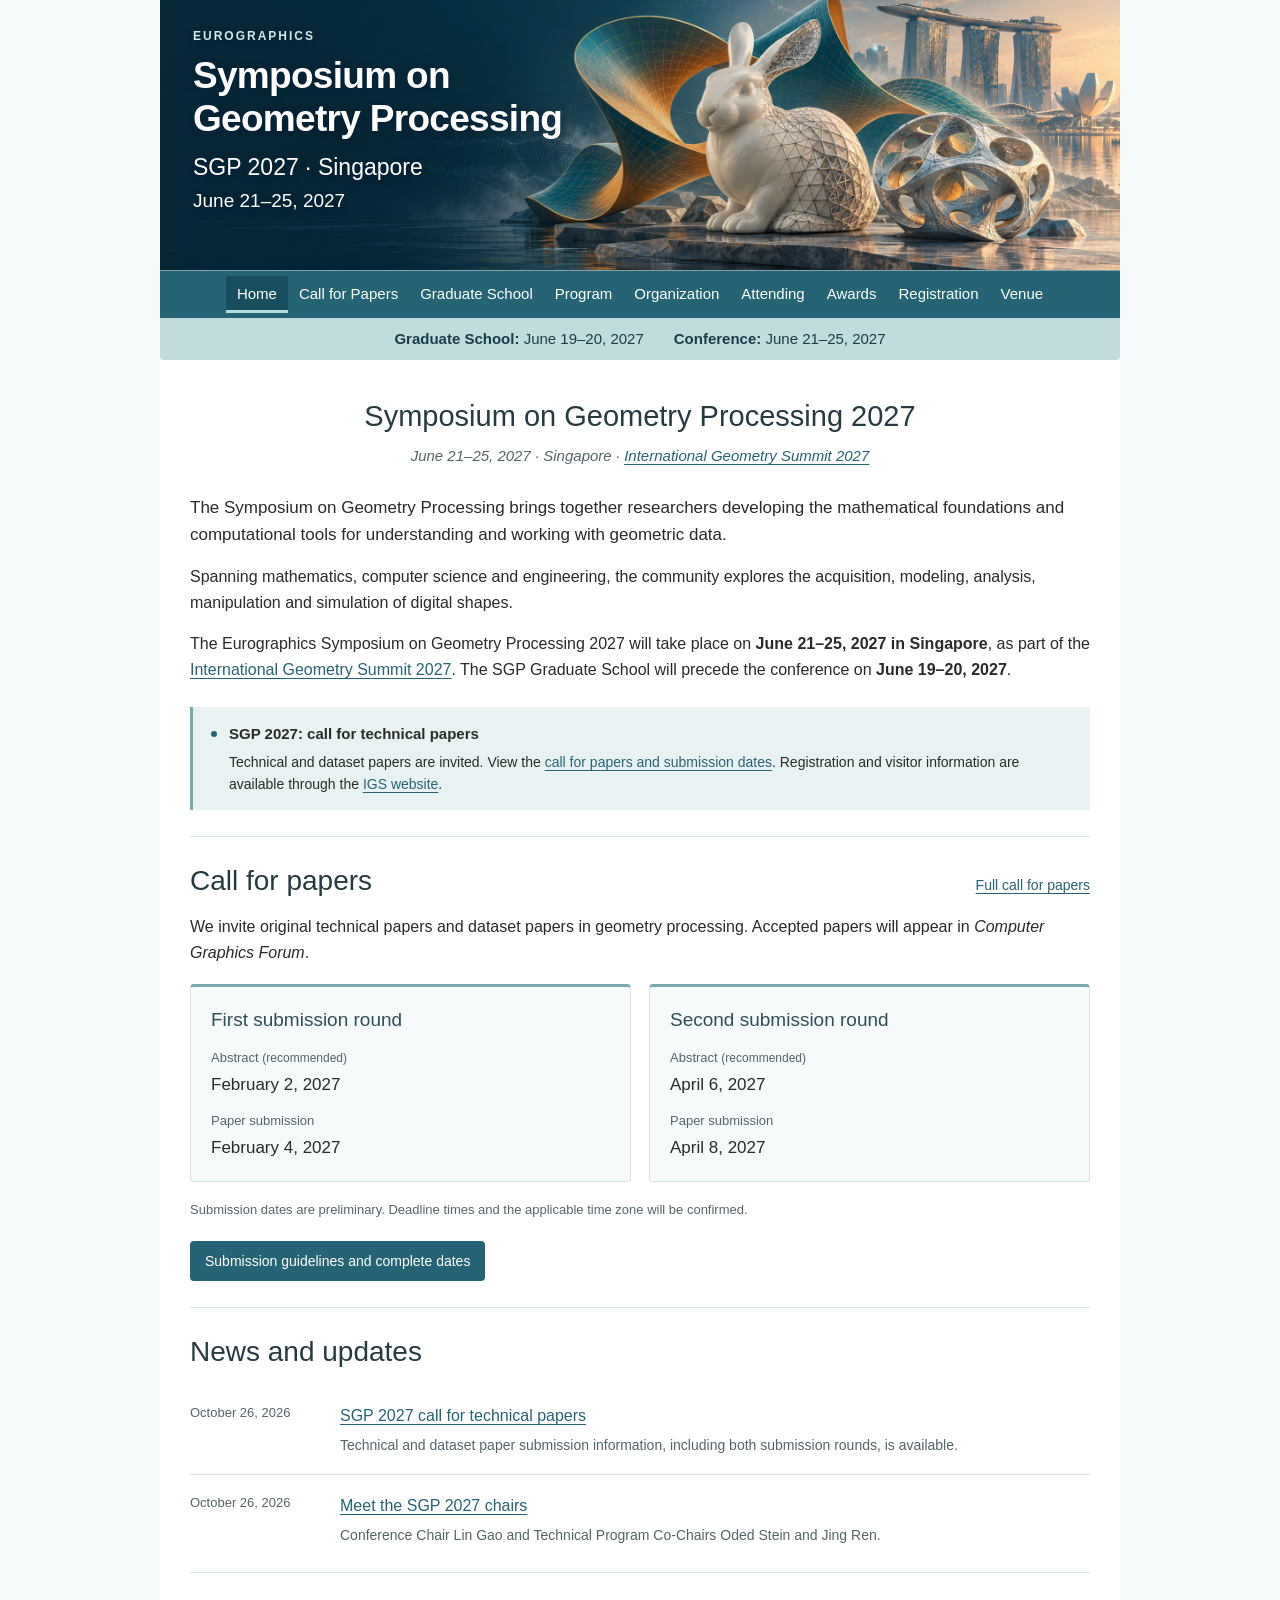
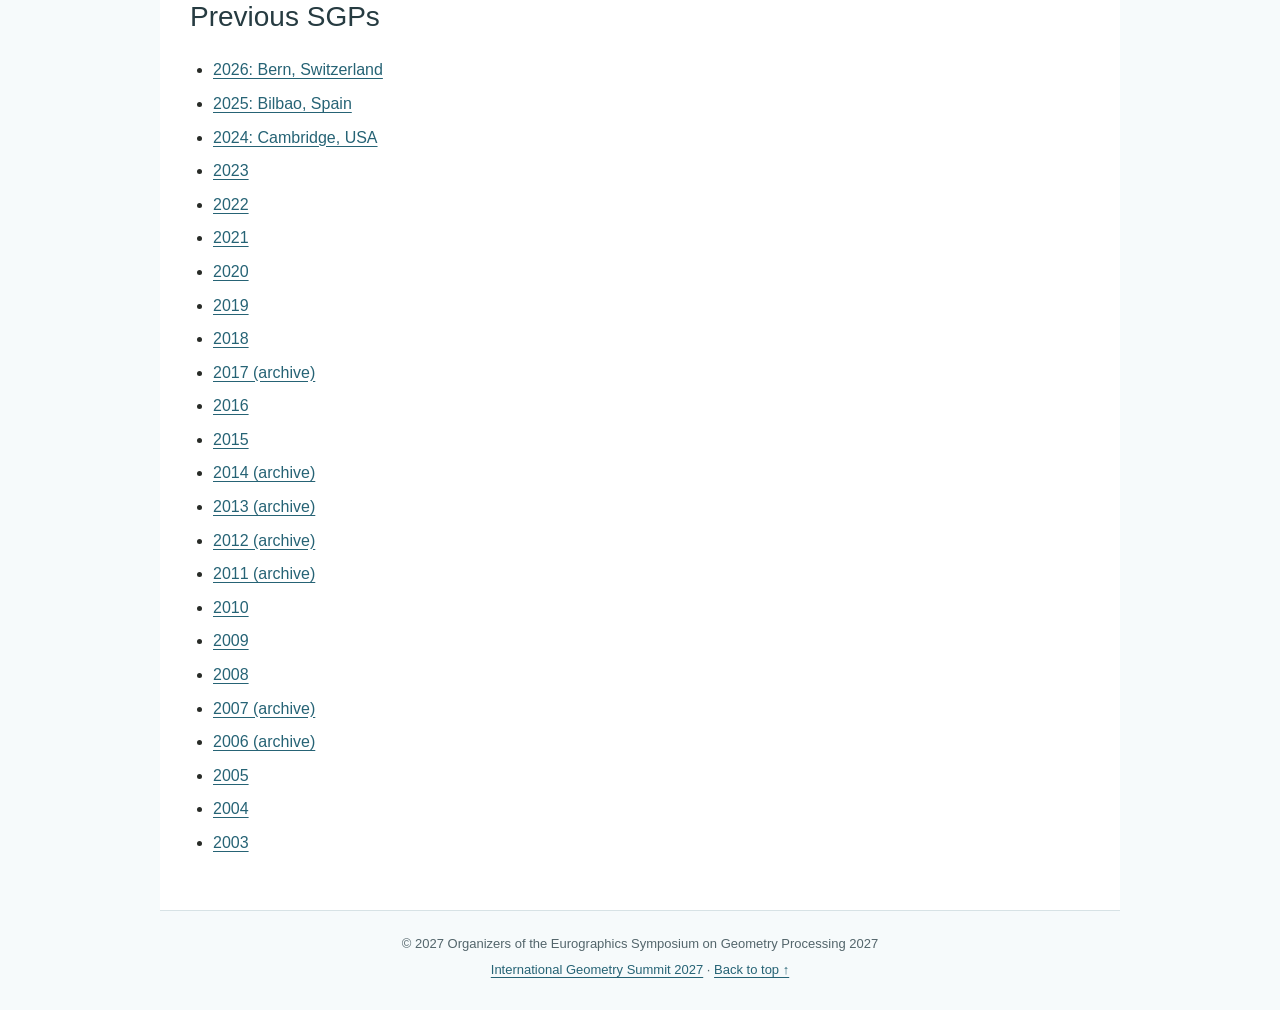
==== commit cc9ee365: "Add Oded Stein dual affiliation and all previous SGP editions" ====
--- a/index.html
+++ b/index.html
@@ -14,4 +14,29 @@
           <p>Spanning mathematics, computer science and engineering, the community explores the acquisition, modeling, analysis, manipulation and simulation of digital shapes.</p>
           <p>The Eurographics Symposium on Geometry Processing 2027 will take place on <strong>June 21–25, 2027 in Singapore</strong>, as part of the <a href="https://igs2027singapore.github.io/">International Geometry Summit 2027</a>. The SGP Graduate School will precede the conference on <strong>June 19–20, 2027</strong>.</p>
           <div class="announcement"><span class="announcement-dot" aria-hidden="true"></span><div><strong>SGP 2027: call for technical papers</strong><p>Technical and dataset papers are invited. View the <a href="call-for-papers.html#submit">call for papers and submission dates</a>. Registration and visitor information are available through the <a href="https://igs2027singapore.github.io/">IGS website</a>.</p></div></div>
-        </section><section id="call-overview"><div class="section-heading"><h2>Call for papers</h2><a class="section-more" href="call-for-papers.html">Full call for papers</a></div><p>We invite original technical papers and dataset papers in geometry processing. Accepted papers will appear in <em>Computer Graphics Forum</em>.</p><div class="round-grid"><article class="round-card"><h3>First submission round</h3><dl><div><dt>Abstract <small>(recommended)</small></dt><dd><time datetime="2027-02-02">February 2, 2027</time></dd></div><div><dt>Paper submission</dt><dd><time datetime="2027-02-04">February 4, 2027</time></dd></div></dl></article><article class="round-card"><h3>Second submission round</h3><dl><div><dt>Abstract <small>(recommended)</small></dt><dd><time datetime="2027-04-06">April 6, 2027</time></dd></div><div><dt>Paper submission</dt><dd><time datetime="2027-04-08">April 8, 2027</time></dd></div></dl></article></div><p class="footnote">Submission dates are preliminary. Deadline times and the applicable time zone will be confirmed.</p><a class="action-link" href="call-for-papers.html#submit">Submission guidelines and complete dates</a></section><section id="news"><div class="section-heading"><h2>News and updates</h2></div><ul class="news-list"><li><time datetime="2026-10-26">October 26, 2026</time><div><a href="call-for-papers.html"><strong>SGP 2027 call for technical papers</strong></a><p>Technical and dataset paper submission information, including both submission rounds, is available.</p></div></li><li><time datetime="2026-10-26">October 26, 2026</time><div><a href="organization.html"><strong>Meet the SGP 2027 chairs</strong></a><p>Conference Chair Lin Gao and Technical Program Co-Chairs Oded Stein and Jing Ren.</p></div></li></ul></section><section id="past"><h2>Previous SGPs</h2><ul class="past-list"><li><a href="https://sgp26.org/">2026: Bern, Switzerland</a></li><li><a href="https://sgp2025.my.canva.site/">2025: Bilbao, Spain</a></li><li><a href="https://sgp2024.github.io/">2024: Cambridge, USA</a></li></ul></section></main></div><footer><p>© 2027 Organizers of the Eurographics Symposium on Geometry Processing 2027</p><p><a href="https://igs2027singapore.github.io/">International Geometry Summit 2027</a> · <a href="#home">Back to top ↑</a></p></footer></div></body></html>
+        </section><section id="call-overview"><div class="section-heading"><h2>Call for papers</h2><a class="section-more" href="call-for-papers.html">Full call for papers</a></div><p>We invite original technical papers and dataset papers in geometry processing. Accepted papers will appear in <em>Computer Graphics Forum</em>.</p><div class="round-grid"><article class="round-card"><h3>First submission round</h3><dl><div><dt>Abstract <small>(recommended)</small></dt><dd><time datetime="2027-02-02">February 2, 2027</time></dd></div><div><dt>Paper submission</dt><dd><time datetime="2027-02-04">February 4, 2027</time></dd></div></dl></article><article class="round-card"><h3>Second submission round</h3><dl><div><dt>Abstract <small>(recommended)</small></dt><dd><time datetime="2027-04-06">April 6, 2027</time></dd></div><div><dt>Paper submission</dt><dd><time datetime="2027-04-08">April 8, 2027</time></dd></div></dl></article></div><p class="footnote">Submission dates are preliminary. Deadline times and the applicable time zone will be confirmed.</p><a class="action-link" href="call-for-papers.html#submit">Submission guidelines and complete dates</a></section><section id="news"><div class="section-heading"><h2>News and updates</h2></div><ul class="news-list"><li><time datetime="2026-10-26">October 26, 2026</time><div><a href="call-for-papers.html"><strong>SGP 2027 call for technical papers</strong></a><p>Technical and dataset paper submission information, including both submission rounds, is available.</p></div></li><li><time datetime="2026-10-26">October 26, 2026</time><div><a href="organization.html"><strong>Meet the SGP 2027 chairs</strong></a><p>Conference Chair Lin Gao and Technical Program Co-Chairs Oded Stein and Jing Ren.</p></div></li></ul></section><section id="past"><h2>Previous SGPs</h2><ul class="past-list">
+<li><a href="https://sgp26.org/">2026: Bern, Switzerland</a></li>
+<li><a href="https://sgp2025.my.canva.site/">2025: Bilbao, Spain</a></li>
+<li><a href="https://sgp2024.github.io/">2024: Cambridge, USA</a></li>
+<li><a href="https://sgp2023.github.io/">2023</a></li>
+<li><a href="https://sgp2022.github.io/">2022</a></li>
+<li><a href="https://sgp2021.github.io/">2021</a></li>
+<li><a href="https://sgp2020.sites.uu.nl/">2020</a></li>
+<li><a href="https://sgp2019.di.unimi.it/index.html">2019</a></li>
+<li><a href="https://sgp2018.sciencesconf.org/">2018</a></li>
+<li><a href="https://web.archive.org/web/20210413233643/http://geometry.cs.ucl.ac.uk/SGP2017/">2017 (archive)</a></li>
+<li><a href="http://igs2016.mi.fu-berlin.de/sgp2016/">2016</a></li>
+<li><a href="http://www.geometrie.tugraz.at/sgp2015/">2015</a></li>
+<li><a href="https://web.archive.org/web/20190503050739/https://www.cs.cf.ac.uk/sgp2014/">2014 (archive)</a></li>
+<li><a href="https://web.archive.org/web/20200629093239/http://sgp.ge.imati.cnr.it/">2013 (archive)</a></li>
+<li><a href="https://web.archive.org/web/20130825052158/http://www.ioc.ee/sgp12/index.php">2012 (archive)</a></li>
+<li><a href="https://web.archive.org/web/20200215045509/https://sgp2011-lgg.epfl.ch/Home.html">2011 (archive)</a></li>
+<li><a href="https://sgp2010.liris.cnrs.fr/">2010</a></li>
+<li><a href="http://sgp09.mi.fu-berlin.de/index.html">2009</a></li>
+<li><a href="http://www2.imm.dtu.dk/SGP08/">2008</a></li>
+<li><a href="https://web.archive.org/web/20120323021514/http://www.lsi.upc.edu/~alvar/SGP07/">2007 (archive)</a></li>
+<li><a href="https://web.archive.org/web/20161007164420/http://sgp2006.sc.unica.it/">2006 (archive)</a></li>
+<li><a href="http://www.cg.tuwien.ac.at/events/SGP05/index.html">2005</a></li>
+<li><a href="http://www-sop.inria.fr/geometrica/events/sgp2004/index.html">2004</a></li>
+<li><a href="http://www-i8.informatik.rwth-aachen.de/SGP/index.html">2003</a></li>
+</ul></section></main></div><footer><p>© 2027 Organizers of the Eurographics Symposium on Geometry Processing 2027</p><p><a href="https://igs2027singapore.github.io/">International Geometry Summit 2027</a> · <a href="#home">Back to top ↑</a></p></footer></div></body></html>
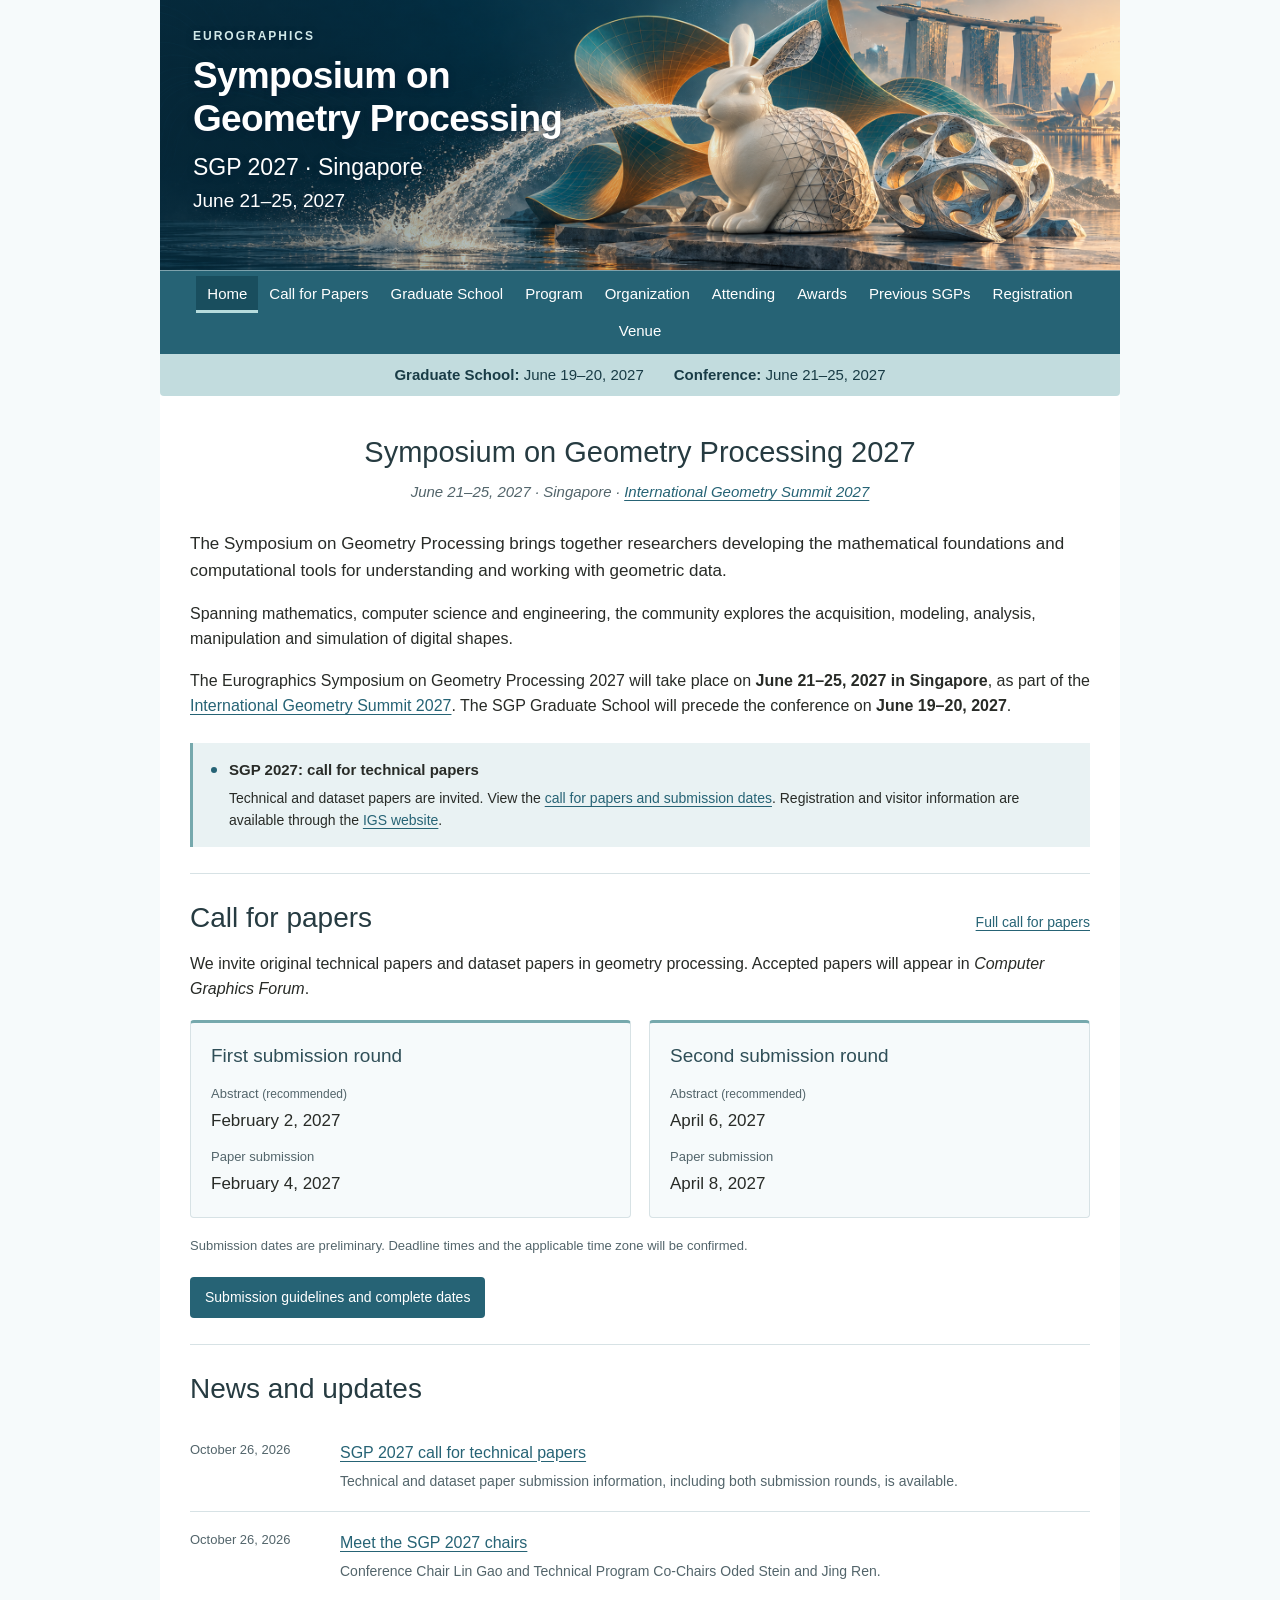
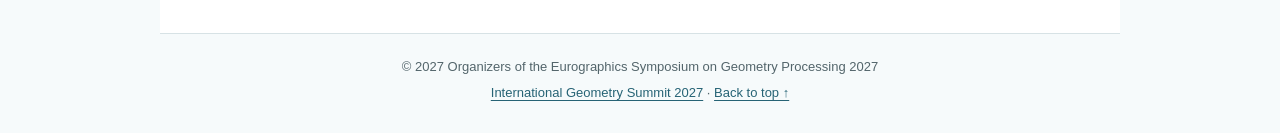
==== commit 2a732a91: "Publish bunny fountain banner and separate previous SGP editions page" ====
--- a/index.html
+++ b/index.html
@@ -1,5 +1,5 @@
 <!doctype html><html lang="en"><head><meta charset="utf-8"><meta name="viewport" content="width=device-width, initial-scale=1"><meta name="color-scheme" content="light"><meta name="description" content="SGP 2027 in Singapore, June 21–25, 2027. Graduate School June 19–20. Home."><title>Home · SGP 2027</title><link rel="stylesheet" href="styles.css"></head><body><a class="skip" href="#main">Skip to content</a><div class="conference-shell page-width" id="home"><header><div class="hero">
-      <img class="hero-image" src="sgp2027-geometry-singapore-v3.png" alt="Geometry processing artwork with a triangulated bunny, curved mesh surfaces and Singapore landmarks.">
+      <img class="hero-image" src="sgp2027-bunny-fountain-v4.png" alt="Geometry processing artwork with a triangulated bunny, curved mesh surfaces and Singapore landmarks.">
       <div class="hero-shade"></div>
       <div class="hero-content">
         <p class="hero-kicker">EUROGRAPHICS</p>
@@ -7,36 +7,11 @@
         <p class="hero-year">SGP 2027 · Singapore</p>
         <p class="hero-date"><time datetime="2027-06-21">June 21</time>–<time datetime="2027-06-25">25, 2027</time></p>
       </div>
-    </div><nav class="primary-nav" aria-label="Main navigation"><a href="index.html" aria-current="page">Home</a><a href="call-for-papers.html">Call for Papers</a><a href="graduate-school.html">Graduate School</a><a href="program.html">Program</a><a href="organization.html">Organization</a><a href="attending.html">Attending</a><a href="awards.html">Awards</a><a href="https://igs2027singapore.github.io/">Registration</a><a href="https://igs2027singapore.github.io/">Venue</a></nav><div class="event-strip"><span><strong>Graduate School:</strong> <time datetime="2027-06-19">June 19</time>–<time datetime="2027-06-20">20, 2027</time></span><span><strong>Conference:</strong> June 21–25, 2027</span></div></header><div class="content-layout"><main id="main"><section id="about" class="welcome">
+    </div><nav class="primary-nav" aria-label="Main navigation"><a href="index.html" aria-current="page">Home</a><a href="call-for-papers.html">Call for Papers</a><a href="graduate-school.html">Graduate School</a><a href="program.html">Program</a><a href="organization.html">Organization</a><a href="attending.html">Attending</a><a href="awards.html">Awards</a><a href="past.html">Previous SGPs</a><a href="https://igs2027singapore.github.io/">Registration</a><a href="https://igs2027singapore.github.io/">Venue</a></nav><div class="event-strip"><span><strong>Graduate School:</strong> <time datetime="2027-06-19">June 19</time>–<time datetime="2027-06-20">20, 2027</time></span><span><strong>Conference:</strong> June 21–25, 2027</span></div></header><div class="content-layout"><main id="main"><section id="about" class="welcome">
           <h2>Symposium on Geometry Processing 2027</h2>
           <p class="venue-line">June 21–25, 2027 · Singapore · <a href="https://igs2027singapore.github.io/">International Geometry Summit 2027</a></p>
           <p class="lead">The Symposium on Geometry Processing brings together researchers developing the mathematical foundations and computational tools for understanding and working with geometric data.</p>
           <p>Spanning mathematics, computer science and engineering, the community explores the acquisition, modeling, analysis, manipulation and simulation of digital shapes.</p>
           <p>The Eurographics Symposium on Geometry Processing 2027 will take place on <strong>June 21–25, 2027 in Singapore</strong>, as part of the <a href="https://igs2027singapore.github.io/">International Geometry Summit 2027</a>. The SGP Graduate School will precede the conference on <strong>June 19–20, 2027</strong>.</p>
           <div class="announcement"><span class="announcement-dot" aria-hidden="true"></span><div><strong>SGP 2027: call for technical papers</strong><p>Technical and dataset papers are invited. View the <a href="call-for-papers.html#submit">call for papers and submission dates</a>. Registration and visitor information are available through the <a href="https://igs2027singapore.github.io/">IGS website</a>.</p></div></div>
-        </section><section id="call-overview"><div class="section-heading"><h2>Call for papers</h2><a class="section-more" href="call-for-papers.html">Full call for papers</a></div><p>We invite original technical papers and dataset papers in geometry processing. Accepted papers will appear in <em>Computer Graphics Forum</em>.</p><div class="round-grid"><article class="round-card"><h3>First submission round</h3><dl><div><dt>Abstract <small>(recommended)</small></dt><dd><time datetime="2027-02-02">February 2, 2027</time></dd></div><div><dt>Paper submission</dt><dd><time datetime="2027-02-04">February 4, 2027</time></dd></div></dl></article><article class="round-card"><h3>Second submission round</h3><dl><div><dt>Abstract <small>(recommended)</small></dt><dd><time datetime="2027-04-06">April 6, 2027</time></dd></div><div><dt>Paper submission</dt><dd><time datetime="2027-04-08">April 8, 2027</time></dd></div></dl></article></div><p class="footnote">Submission dates are preliminary. Deadline times and the applicable time zone will be confirmed.</p><a class="action-link" href="call-for-papers.html#submit">Submission guidelines and complete dates</a></section><section id="news"><div class="section-heading"><h2>News and updates</h2></div><ul class="news-list"><li><time datetime="2026-10-26">October 26, 2026</time><div><a href="call-for-papers.html"><strong>SGP 2027 call for technical papers</strong></a><p>Technical and dataset paper submission information, including both submission rounds, is available.</p></div></li><li><time datetime="2026-10-26">October 26, 2026</time><div><a href="organization.html"><strong>Meet the SGP 2027 chairs</strong></a><p>Conference Chair Lin Gao and Technical Program Co-Chairs Oded Stein and Jing Ren.</p></div></li></ul></section><section id="past"><h2>Previous SGPs</h2><ul class="past-list">
-<li><a href="https://sgp26.org/">2026: Bern, Switzerland</a></li>
-<li><a href="https://sgp2025.my.canva.site/">2025: Bilbao, Spain</a></li>
-<li><a href="https://sgp2024.github.io/">2024: Cambridge, USA</a></li>
-<li><a href="https://sgp2023.github.io/">2023</a></li>
-<li><a href="https://sgp2022.github.io/">2022</a></li>
-<li><a href="https://sgp2021.github.io/">2021</a></li>
-<li><a href="https://sgp2020.sites.uu.nl/">2020</a></li>
-<li><a href="https://sgp2019.di.unimi.it/index.html">2019</a></li>
-<li><a href="https://sgp2018.sciencesconf.org/">2018</a></li>
-<li><a href="https://web.archive.org/web/20210413233643/http://geometry.cs.ucl.ac.uk/SGP2017/">2017 (archive)</a></li>
-<li><a href="http://igs2016.mi.fu-berlin.de/sgp2016/">2016</a></li>
-<li><a href="http://www.geometrie.tugraz.at/sgp2015/">2015</a></li>
-<li><a href="https://web.archive.org/web/20190503050739/https://www.cs.cf.ac.uk/sgp2014/">2014 (archive)</a></li>
-<li><a href="https://web.archive.org/web/20200629093239/http://sgp.ge.imati.cnr.it/">2013 (archive)</a></li>
-<li><a href="https://web.archive.org/web/20130825052158/http://www.ioc.ee/sgp12/index.php">2012 (archive)</a></li>
-<li><a href="https://web.archive.org/web/20200215045509/https://sgp2011-lgg.epfl.ch/Home.html">2011 (archive)</a></li>
-<li><a href="https://sgp2010.liris.cnrs.fr/">2010</a></li>
-<li><a href="http://sgp09.mi.fu-berlin.de/index.html">2009</a></li>
-<li><a href="http://www2.imm.dtu.dk/SGP08/">2008</a></li>
-<li><a href="https://web.archive.org/web/20120323021514/http://www.lsi.upc.edu/~alvar/SGP07/">2007 (archive)</a></li>
-<li><a href="https://web.archive.org/web/20161007164420/http://sgp2006.sc.unica.it/">2006 (archive)</a></li>
-<li><a href="http://www.cg.tuwien.ac.at/events/SGP05/index.html">2005</a></li>
-<li><a href="http://www-sop.inria.fr/geometrica/events/sgp2004/index.html">2004</a></li>
-<li><a href="http://www-i8.informatik.rwth-aachen.de/SGP/index.html">2003</a></li>
-</ul></section></main></div><footer><p>© 2027 Organizers of the Eurographics Symposium on Geometry Processing 2027</p><p><a href="https://igs2027singapore.github.io/">International Geometry Summit 2027</a> · <a href="#home">Back to top ↑</a></p></footer></div></body></html>
+        </section><section id="call-overview"><div class="section-heading"><h2>Call for papers</h2><a class="section-more" href="call-for-papers.html">Full call for papers</a></div><p>We invite original technical papers and dataset papers in geometry processing. Accepted papers will appear in <em>Computer Graphics Forum</em>.</p><div class="round-grid"><article class="round-card"><h3>First submission round</h3><dl><div><dt>Abstract <small>(recommended)</small></dt><dd><time datetime="2027-02-02">February 2, 2027</time></dd></div><div><dt>Paper submission</dt><dd><time datetime="2027-02-04">February 4, 2027</time></dd></div></dl></article><article class="round-card"><h3>Second submission round</h3><dl><div><dt>Abstract <small>(recommended)</small></dt><dd><time datetime="2027-04-06">April 6, 2027</time></dd></div><div><dt>Paper submission</dt><dd><time datetime="2027-04-08">April 8, 2027</time></dd></div></dl></article></div><p class="footnote">Submission dates are preliminary. Deadline times and the applicable time zone will be confirmed.</p><a class="action-link" href="call-for-papers.html#submit">Submission guidelines and complete dates</a></section><section id="news"><div class="section-heading"><h2>News and updates</h2></div><ul class="news-list"><li><time datetime="2026-10-26">October 26, 2026</time><div><a href="call-for-papers.html"><strong>SGP 2027 call for technical papers</strong></a><p>Technical and dataset paper submission information, including both submission rounds, is available.</p></div></li><li><time datetime="2026-10-26">October 26, 2026</time><div><a href="organization.html"><strong>Meet the SGP 2027 chairs</strong></a><p>Conference Chair Lin Gao and Technical Program Co-Chairs Oded Stein and Jing Ren.</p></div></li></ul></section></main></div><footer><p>© 2027 Organizers of the Eurographics Symposium on Geometry Processing 2027</p><p><a href="https://igs2027singapore.github.io/">International Geometry Summit 2027</a> · <a href="#home">Back to top ↑</a></p></footer></div></body></html>
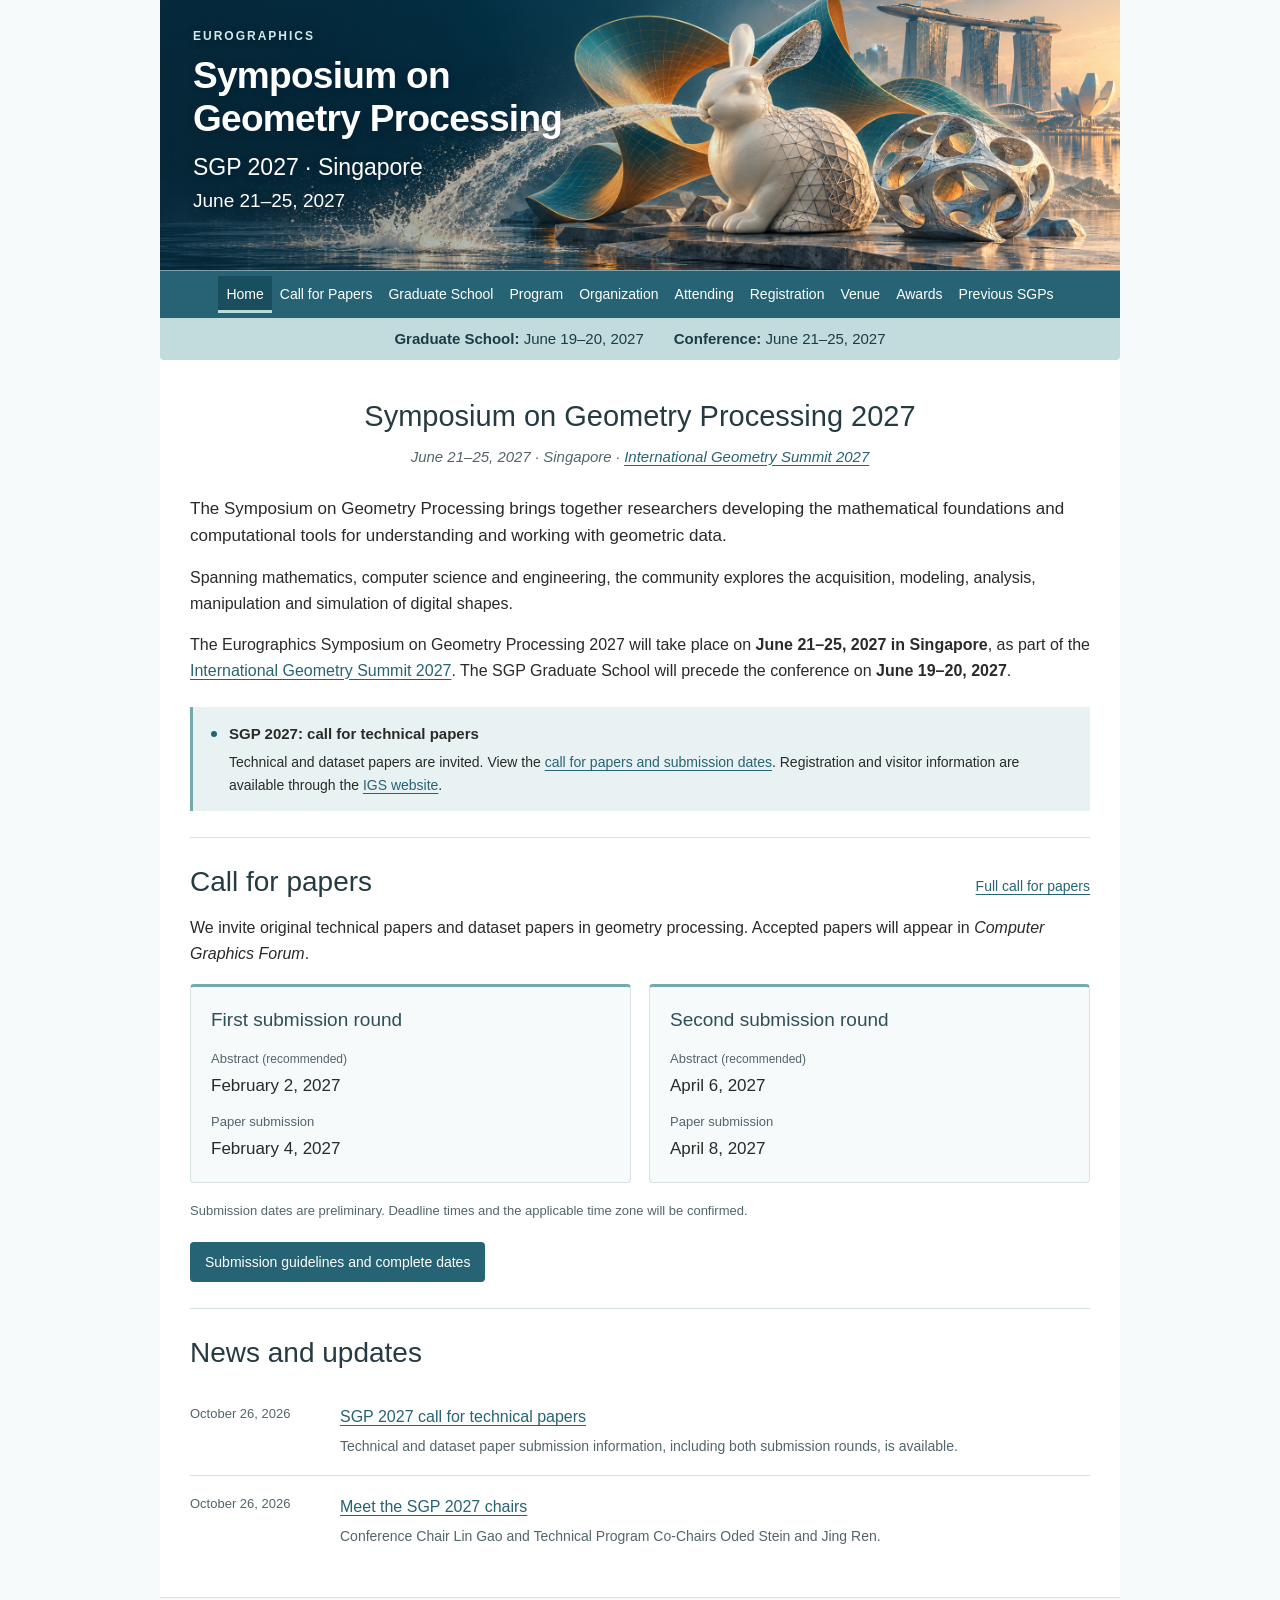
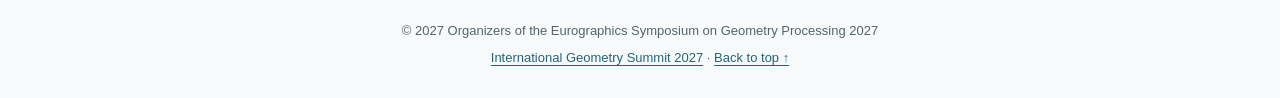
==== commit 4fbea1a7: "Keep navigation on one row and move registration and venue after attending" ====
--- a/index.html
+++ b/index.html
@@ -7,7 +7,7 @@
         <p class="hero-year">SGP 2027 · Singapore</p>
         <p class="hero-date"><time datetime="2027-06-21">June 21</time>–<time datetime="2027-06-25">25, 2027</time></p>
       </div>
-    </div><nav class="primary-nav" aria-label="Main navigation"><a href="index.html" aria-current="page">Home</a><a href="call-for-papers.html">Call for Papers</a><a href="graduate-school.html">Graduate School</a><a href="program.html">Program</a><a href="organization.html">Organization</a><a href="attending.html">Attending</a><a href="awards.html">Awards</a><a href="past.html">Previous SGPs</a><a href="https://igs2027singapore.github.io/">Registration</a><a href="https://igs2027singapore.github.io/">Venue</a></nav><div class="event-strip"><span><strong>Graduate School:</strong> <time datetime="2027-06-19">June 19</time>–<time datetime="2027-06-20">20, 2027</time></span><span><strong>Conference:</strong> June 21–25, 2027</span></div></header><div class="content-layout"><main id="main"><section id="about" class="welcome">
+    </div><nav class="primary-nav" aria-label="Main navigation"><a href="index.html" aria-current="page">Home</a><a href="call-for-papers.html">Call for Papers</a><a href="graduate-school.html">Graduate School</a><a href="program.html">Program</a><a href="organization.html">Organization</a><a href="attending.html">Attending</a><a href="https://igs2027singapore.github.io/">Registration</a><a href="https://igs2027singapore.github.io/">Venue</a><a href="awards.html">Awards</a><a href="past.html">Previous SGPs</a></nav><div class="event-strip"><span><strong>Graduate School:</strong> <time datetime="2027-06-19">June 19</time>–<time datetime="2027-06-20">20, 2027</time></span><span><strong>Conference:</strong> June 21–25, 2027</span></div></header><div class="content-layout"><main id="main"><section id="about" class="welcome">
           <h2>Symposium on Geometry Processing 2027</h2>
           <p class="venue-line">June 21–25, 2027 · Singapore · <a href="https://igs2027singapore.github.io/">International Geometry Summit 2027</a></p>
           <p class="lead">The Symposium on Geometry Processing brings together researchers developing the mathematical foundations and computational tools for understanding and working with geometric data.</p>
--- a/styles.css
+++ b/styles.css
@@ -8,7 +8,7 @@
 .skip{position:absolute;top:-100px;left:12px;background:white;padding:10px;z-index:10}.skip:focus{top:10px}
 .page-width{width:min(960px,100%);margin-inline:auto}
 .conference-shell{background:var(--paper)}
-.hero{position:relative;isolation:isolate;aspect-ratio:3.55;min-height:270px;overflow:hidden;background:#143c48;color:#fff}
+.hero{position:relative;isolation:isolate;width:100%;aspect-ratio:3.55;min-height:270px;overflow:hidden;background:#143c48;color:#fff}
 .hero-image{position:absolute;inset:0;z-index:-3;display:block;width:100%;height:100%;object-fit:cover;object-position:center}
 .hero-shade{position:absolute;inset:0;z-index:-2;background:linear-gradient(90deg,#092e4099,#092e4026 50%,transparent 68%)}
 .hero-content{padding:27px 33px;text-shadow:0 2px 6px #071e36aa}
@@ -16,8 +16,9 @@
 h1{font-size:37px;font-weight:550;line-height:1.16;letter-spacing:-.7px;margin:0 0 12px}
 .hero-year{font-size:23px;line-height:1.3;margin:0 0 5px;font-weight:500}
 .hero-date{font-size:19px;line-height:1.4;margin:0}
-.primary-nav{display:flex;justify-content:center;flex-wrap:wrap;background:var(--teal);border-top:1px solid #ffffff66;padding:5px 8px;gap:0}
-.primary-nav a{font-size:15px;text-decoration:none;color:#fff;padding:8px 11px;line-height:1.35}
+.primary-nav{display:flex;justify-content:flex-start;flex-wrap:nowrap;overflow-x:auto;background:var(--teal);border-top:1px solid #ffffff66;padding:5px 8px;gap:0}
+.primary-nav a{flex:0 0 auto;white-space:nowrap;font-size:14px;text-decoration:none;color:#fff;padding:9px 8px;line-height:1.35}
+.primary-nav a:first-child{margin-left:auto}.primary-nav a:last-child{margin-right:auto}
 .primary-nav a:hover,.primary-nav a:focus-visible{background:#194e5e;color:#fff}
 .event-strip{display:flex;justify-content:center;flex-wrap:wrap;gap:3px 30px;text-align:center;background:#c2dcde;color:#193c46;padding:9px 12px;font-size:15px;border-radius:0 0 4px 4px}
 .event-strip strong{font-weight:600}
@@ -56,6 +57,7 @@
 .topic-list{columns:2;column-gap:32px}.topic-list,.criteria-list{padding-left:23px;margin:12px 0 0}
 .topic-list li{break-inside:avoid;padding:4px 0}.criteria-list li{margin-bottom:10px}
 .past-list{padding-left:23px;margin:0}.past-list li{padding:4px 0}
+.country-flag{display:inline-block;width:24px;height:18px;vertical-align:middle;font-size:0;line-height:0;overflow:hidden;background-size:contain;background-repeat:no-repeat;background-position:center}
 footer{text-align:center;padding:23px 20px 29px;border-top:1px solid var(--line);font-size:13px;color:var(--muted);background:var(--background)}
 footer p{margin:0 0 6px}
 .primary-nav a[aria-current="page"]{background:#194e5e;box-shadow:inset 0 -3px #b6dcdd}
